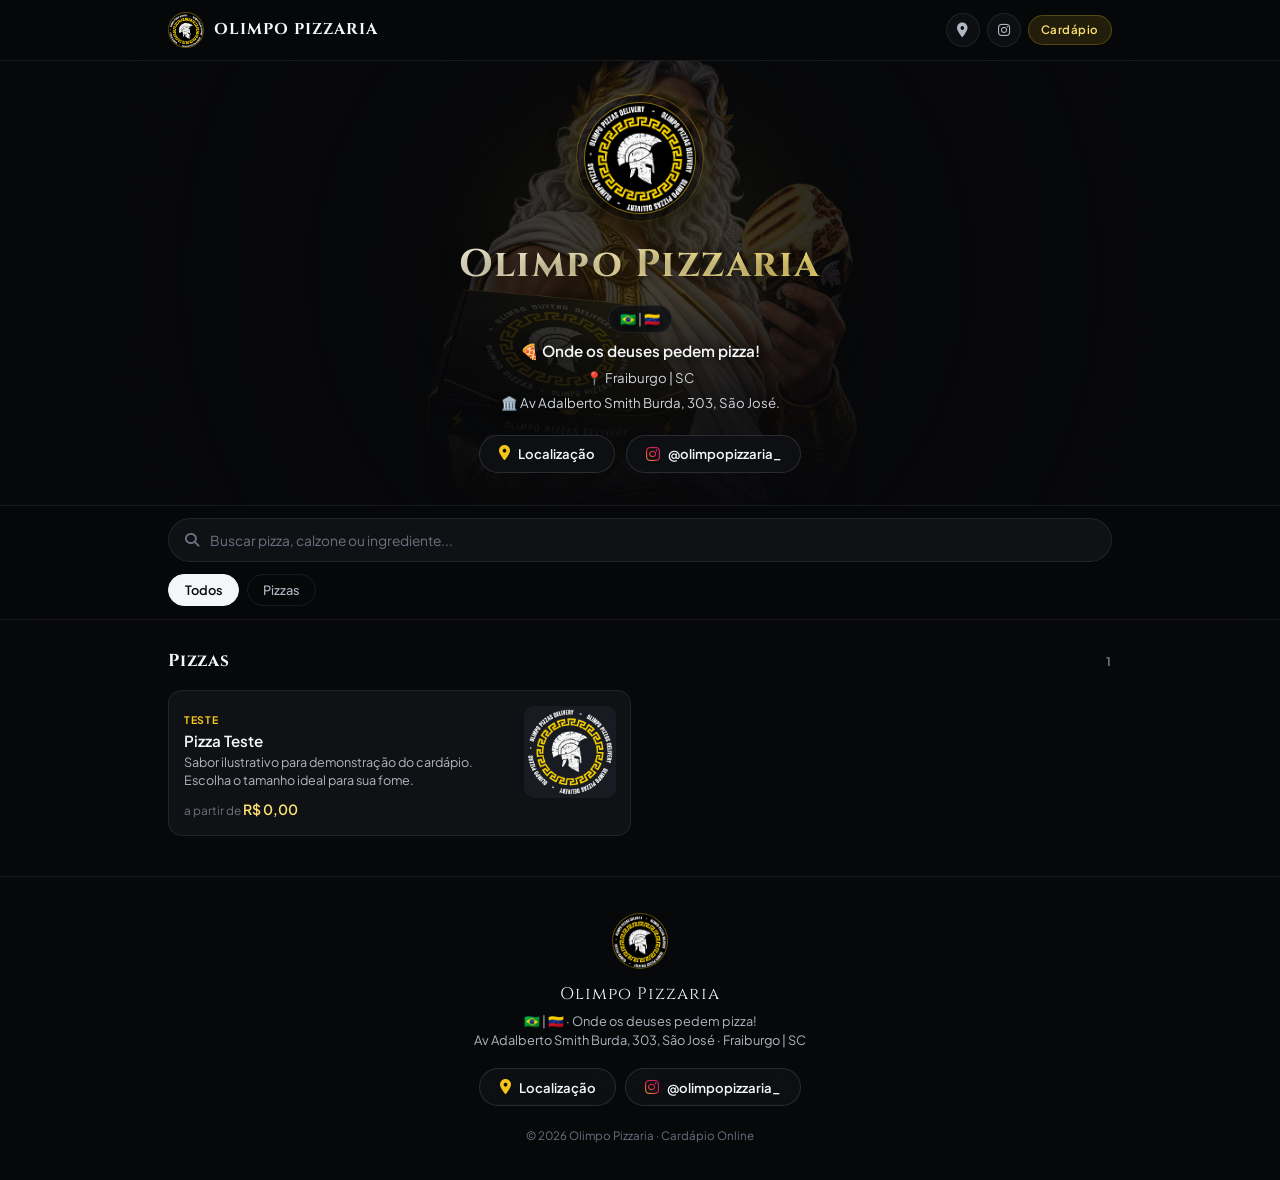
==== index.html @ e5b7066d "Update index.html" ====
<!DOCTYPE html>
<html lang="pt-BR">
<head>
  <meta charset="UTF-8">
  <meta name="viewport" content="width=device-width, initial-scale=1.0, maximum-scale=5.0, viewport-fit=cover">
  <meta name="theme-color" content="#07080A">
  <meta name="apple-mobile-web-app-capable" content="yes">
  <meta name="apple-mobile-web-app-status-bar-style" content="black-translucent">
  <title>Olimpo Pizzaria — Cardápio Online</title>
  <meta name="description" content="Cardápio Online da Olimpo Pizzaria. Onde os deuses pedem pizza! Av Adalberto Smith Burda, 303, São José - Fraiburgo | SC.">

  <link rel="preconnect" href="https://fonts.googleapis.com">
  <link rel="preconnect" href="https://fonts.gstatic.com" crossorigin>
  <link rel="preconnect" href="https://images.unsplash.com" crossorigin>
  <link rel="preload" as="image" href="logo.png" fetchpriority="high">
  <link rel="preload" as="image" href="zeus.png" fetchpriority="high">

  <link rel="icon" type="image/png" href="logo.png">
  <link rel="stylesheet" href="https://fonts.googleapis.com/css2?family=Cinzel:wght@600;700&family=Plus+Jakarta+Sans:wght@400;500;600;700&display=swap">
  <link rel="stylesheet" href="https://cdnjs.cloudflare.com/ajax/libs/font-awesome/6.5.1/css/all.min.css">

  <style>
    :root {
      --bg: #07080A;
      --surface: #0F1115;
      --surface-hover: #15181F;
      --elevated: #181B22;
      --border: rgba(255, 255, 255, 0.08);
      --border-gold: rgba(245, 197, 24, 0.38);

      --gold: #F5C518;
      --gold-soft: #FBE170;
      --ig-gradient: linear-gradient(45deg, #f09433 0%, #e6683c 25%, #dc2743 50%, #cc2366 75%, #bc1888 100%);

      --text: #F5F6F8;
      --text-2: #B0B6C2;
      --text-3: #6B7280;

      --font-display: 'Cinzel', Georgia, serif;
      --font-sans: 'Plus Jakarta Sans', -apple-system, BlinkMacSystemFont, sans-serif;
      --ease: cubic-bezier(0.22, 1, 0.36, 1);
    }

    *, *::before, *::after { margin: 0; padding: 0; box-sizing: border-box; }

    html {
      scroll-behavior: smooth;
      -webkit-tap-highlight-color: transparent;
      -webkit-text-size-adjust: 100%;
    }

    body {
      font-family: var(--font-sans);
      background: var(--bg);
      color: var(--text);
      line-height: 1.5;
      -webkit-font-smoothing: antialiased;
      overflow-x: hidden;
      min-height: 100dvh;
      padding-bottom: env(safe-area-inset-bottom);
    }

    img, svg { display: block; max-width: 100%; }
    button, input { font-family: inherit; color: inherit; border: none; outline: none; background: none; }
    button { cursor: pointer; touch-action: manipulation; }
    a { color: inherit; text-decoration: none; touch-action: manipulation; }

    .container {
      width: 100%;
      max-width: 980px;
      margin: 0 auto;
      padding-left: max(1.15rem, env(safe-area-inset-left));
      padding-right: max(1.15rem, env(safe-area-inset-right));
      position: relative;
      z-index: 2;
    }

    /* 1. HEADER */
    .site-header {
      position: sticky;
      top: 0;
      z-index: 100;
      padding-top: env(safe-area-inset-top);
      background: rgba(7, 8, 10, 0.84);
      backdrop-filter: blur(20px);
      -webkit-backdrop-filter: blur(20px);
      border-bottom: 1px solid var(--border);
    }

    .header-inner {
      height: 60px;
      display: flex;
      align-items: center;
      justify-content: space-between;
      gap: 8px;
    }

    .brand { display: flex; align-items: center; gap: 10px; }

    .header-logo {
      width: 36px;
      height: 36px;
      border-radius: 50%;
      overflow: hidden;
      border: 1px solid var(--border-gold);
      background: #000;
      flex-shrink: 0;
    }
    .header-logo img { width: 36px; height: 36px; object-fit: cover; }

    .brand-title {
      font-family: var(--font-display);
      font-size: 0.98rem;
      font-weight: 700;
      letter-spacing: 0.06em;
      text-transform: uppercase;
    }

    .header-actions { display: flex; align-items: center; gap: 7px; }

    .nav-circle-btn {
      width: 34px;
      height: 34px;
      border-radius: 50%;
      background: rgba(15, 17, 21, 0.85);
      border: 1px solid var(--border);
      display: inline-flex;
      align-items: center;
      justify-content: center;
      font-size: 0.88rem;
      color: var(--text-2);
      transition: transform 0.25s var(--ease), border-color 0.25s ease, color 0.25s ease;
    }

    .nav-circle-btn:hover {
      transform: translateY(-2px);
      border-color: var(--border-gold);
      color: var(--gold);
    }

    .nav-circle-btn:active { transform: scale(0.92); }

    .menu-badge {
      display: inline-flex;
      align-items: center;
      gap: 6px;
      padding: 5px 12px;
      border-radius: 999px;
      font-size: 0.72rem;
      font-weight: 600;
      letter-spacing: 0.04em;
      background: rgba(245, 197, 24, 0.12);
      color: var(--gold-soft);
      border: 1px solid rgba(245, 197, 24, 0.25);
    }

    /* 2. HERO CON ZEUS EN EL FONDO */
    .hero-profile {
      position: relative;
      padding: 2.3rem 0 2rem;
      text-align: center;
      overflow: hidden;
    }

    .zeus-backdrop {
      position: absolute;
      inset: 0;
      display: flex;
      align-items: flex-start;
      justify-content: center;
      pointer-events: none;
      z-index: 0;
      overflow: hidden;
    }

    .zeus-aura {
      position: absolute;
      top: -20px;
      left: 50%;
      transform: translate3d(-50%, 0, 0);
      width: 440px;
      height: 440px;
      border-radius: 50%;
      background: radial-gradient(circle, rgba(245, 197, 24, 0.2) 0%, rgba(245, 197, 24, 0.05) 45%, transparent 72%);
      filter: blur(22px);
      animation: zeusAuraPulse 8s ease-in-out infinite alternate;
    }

    @keyframes zeusAuraPulse {
      0% { opacity: 0.55; transform: translate3d(-50%, 0, 0) scale(0.94); }
      100% { opacity: 1; transform: translate3d(-50%, -8px, 0) scale(1.08); }
    }

    .zeus-figure {
      width: min(440px, 96vw);
      height: auto;
      margin-top: -12px;
      opacity: 0.34;
      filter: contrast(1.06) drop-shadow(0 12px 30px rgba(0, 0, 0, 0.9));
      -webkit-mask-image: linear-gradient(to bottom, rgba(0,0,0,0.95) 45%, rgba(0,0,0,0.35) 78%, transparent 100%);
      mask-image: linear-gradient(to bottom, rgba(0,0,0,0.95) 45%, rgba(0,0,0,0.35) 78%, transparent 100%);
      will-change: transform;
      animation: zeusDivineDrift 11s ease-in-out infinite alternate;
    }

    @keyframes zeusDivineDrift {
      0% { transform: translate3d(0px, 0px, 0) scale(1) rotate(0deg); }
      50% { transform: translate3d(6px, -10px, 0) scale(1.035) rotate(0.6deg); }
      100% { transform: translate3d(-6px, -4px, 0) scale(1.05) rotate(-0.6deg); }
    }

    .zeus-vignette {
      position: absolute;
      inset: 0;
      background: radial-gradient(circle at 50% 48%, rgba(7, 8, 10, 0.32) 0%, rgba(7, 8, 10, 0.88) 85%);
      z-index: 1;
      pointer-events: none;
    }

    .logo-stage {
      position: relative;
      width: 120px;
      height: 120px;
      margin: 0 auto 1.15rem;
      display: flex;
      align-items: center;
      justify-content: center;
      animation: heroLogoIn 0.85s var(--ease) both;
    }

    @keyframes heroLogoIn {
      0% { opacity: 0; transform: translate3d(0, 14px, 0) scale(0.88); }
      100% { opacity: 1; transform: translate3d(0, 0, 0) scale(1); }
    }

    .logo-halo {
      position: absolute;
      inset: -4px;
      border-radius: 50%;
      border: 1px solid rgba(245, 197, 24, 0.4);
      box-shadow: 0 0 28px rgba(245, 197, 24, 0.25);
      animation: haloBreath 4s ease-in-out infinite alternate;
      pointer-events: none;
    }

    @keyframes haloBreath {
      0% { transform: scale(0.98); opacity: 0.65; }
      100% { transform: scale(1.04); opacity: 1; }
    }

    .logo-frame {
      position: relative;
      width: 112px;
      height: 112px;
      border-radius: 50%;
      overflow: hidden;
      background: #000;
      border: 1.5px solid rgba(245, 197, 24, 0.55);
      box-shadow: 0 16px 36px rgba(0, 0, 0, 0.92);
    }

    .logo-frame img { width: 112px; height: 112px; object-fit: cover; transform: scale(1.03); }

    .logo-sheen {
      position: absolute;
      inset: 0;
      background: linear-gradient(115deg, transparent 30%, rgba(255, 255, 255, 0.28) 50%, transparent 70%);
      transform: translate3d(-150%, 0, 0);
      animation: sheenFlow 4.8s ease-in-out 0.6s infinite;
      pointer-events: none;
    }

    @keyframes sheenFlow {
      0%, 55% { transform: translate3d(-150%, 0, 0); }
      100% { transform: translate3d(150%, 0, 0); }
    }

    .store-name {
      font-family: var(--font-display);
      font-size: clamp(1.7rem, 5vw, 2.4rem);
      font-weight: 700;
      letter-spacing: 0.04em;
      margin-bottom: 0.7rem;
      text-shadow: 0 4px 20px rgba(0, 0, 0, 0.85);
      background: linear-gradient(120deg, #FFFFFF 20%, #FBE170 70%, #F5C518 100%);
      -webkit-background-clip: text;
      -webkit-text-fill-color: transparent;
      animation: fadeSlideUp 0.7s var(--ease) 0.08s both;
    }

    .ig-bio-card {
      display: inline-flex;
      flex-direction: column;
      align-items: center;
      gap: 0.32rem;
      font-size: 0.88rem;
      color: var(--text-2);
      margin-bottom: 1.35rem;
      text-shadow: 0 2px 12px rgba(0, 0, 0, 0.9);
      animation: fadeSlideUp 0.7s var(--ease) 0.16s both;
    }

    .bio-flags {
      display: inline-flex;
      align-items: center;
      gap: 6px;
      padding: 3px 11px;
      border-radius: 999px;
      background: rgba(15, 17, 21, 0.78);
      backdrop-filter: blur(8px);
      -webkit-backdrop-filter: blur(8px);
      border: 1px solid var(--border);
      font-size: 0.82rem;
      margin-bottom: 0.15rem;
    }

    .bio-tagline { color: var(--text); font-weight: 600; font-size: 0.95rem; }
    .bio-line { display: inline-flex; align-items: center; gap: 6px; font-size: 0.83rem; color: #D1D5DB; }

    .social-pills-row {
      display: flex;
      align-items: center;
      justify-content: center;
      flex-wrap: wrap;
      gap: 0.65rem;
      animation: fadeSlideUp 0.7s var(--ease) 0.24s both;
    }

    .action-pill {
      display: inline-flex;
      align-items: center;
      gap: 8px;
      padding: 0.6rem 1.2rem;
      border-radius: 999px;
      background: rgba(15, 17, 21, 0.85);
      backdrop-filter: blur(10px);
      -webkit-backdrop-filter: blur(10px);
      border: 1px solid rgba(255, 255, 255, 0.12);
      font-size: 0.82rem;
      font-weight: 600;
      color: var(--text);
      transition: transform 0.25s var(--ease), border-color 0.25s ease, background-color 0.25s ease;
    }

    .action-pill:hover {
      transform: translateY(-2px);
      background: var(--surface-hover);
      border-color: var(--border-gold);
    }

    .action-pill:active { transform: scale(0.95); }

    .action-pill .icon-map { color: var(--gold); font-size: 0.92rem; }
    .action-pill .icon-ig {
      background: var(--ig-gradient);
      -webkit-background-clip: text;
      -webkit-text-fill-color: transparent;
      font-size: 1rem;
    }

    @keyframes fadeSlideUp {
      from { opacity: 0; transform: translate3d(0, 12px, 0); }
      to { opacity: 1; transform: translate3d(0, 0, 0); }
    }

    /* 3. BUSCADOR Y CATEGORÍAS */
    .sticky-bar {
      position: sticky;
      top: calc(60px + env(safe-area-inset-top));
      z-index: 90;
      background: rgba(7, 8, 10, 0.92);
      backdrop-filter: blur(18px);
      -webkit-backdrop-filter: blur(18px);
      padding: 0.75rem 0 0.85rem;
      border-top: 1px solid var(--border);
      border-bottom: 1px solid var(--border);
      margin-bottom: 1.75rem;
    }

    .search-box {
      display: flex;
      align-items: center;
      background: var(--surface);
      border: 1px solid var(--border);
      border-radius: 999px;
      padding: 0 1rem;
      height: 44px;
      margin-bottom: 0.75rem;
    }

    .search-box:focus-within { border-color: var(--border-gold); }
    .search-box i { color: var(--text-3); font-size: 0.88rem; margin-right: 0.65rem; }
    .search-box input { width: 100%; font-size: 16px; color: var(--text); }
    .search-box input::placeholder { color: var(--text-3); font-size: 0.86rem; }

    .search-clear { display: none; color: var(--text-3); padding: 0.35rem; }
    .search-clear.active { display: block; }

    .cats-scroll {
      display: flex;
      gap: 0.5rem;
      overflow-x: auto;
      -webkit-overflow-scrolling: touch;
      scrollbar-width: none;
    }
    .cats-scroll::-webkit-scrollbar { display: none; }

    .cat-btn {
      white-space: nowrap;
      padding: 0.44rem 0.95rem;
      border-radius: 999px;
      font-size: 0.8rem;
      font-weight: 500;
      color: var(--text-2);
      border: 1px solid var(--border);
      transition: all 0.2s var(--ease);
    }

    .cat-btn.active {
      background: var(--text);
      color: var(--bg);
      border-color: var(--text);
      font-weight: 600;
    }

    /* 4. CARDÁPIO */
    .menu-section { margin-bottom: 2.5rem; }

    .section-head {
      font-family: var(--font-display);
      font-size: 1.08rem;
      font-weight: 700;
      letter-spacing: 0.04em;
      margin-bottom: 1rem;
      display: flex;
      align-items: center;
      justify-content: space-between;
    }

    .section-head small { font-family: var(--font-sans); font-size: 0.74rem; color: var(--text-3); }

    .cards-grid {
      display: grid;
      grid-template-columns: 1fr;
      gap: 0.85rem;
    }

    @media (min-width: 700px) {
      .cards-grid { grid-template-columns: repeat(2, 1fr); gap: 1.1rem; }
    }

    .item-card {
      display: flex;
      align-items: stretch;
      justify-content: space-between;
      gap: 0.95rem;
      background: var(--surface);
      border: 1px solid var(--border);
      border-radius: 14px;
      padding: 0.9rem;
      cursor: pointer;
      transition: transform 0.22s var(--ease), background-color 0.2s ease, border-color 0.2s ease;
    }

    .item-card:active { transform: scale(0.98); background: var(--surface-hover); }

    @media (hover: hover) {
      .item-card:hover {
        transform: translateY(-2px);
        background: var(--surface-hover);
        border-color: var(--border-gold);
      }
    }

    .item-info { display: flex; flex-direction: column; justify-content: space-between; flex: 1; min-width: 0; }
    .item-badge { display: inline-block; font-size: 0.65rem; font-weight: 700; text-transform: uppercase; letter-spacing: 0.08em; color: var(--gold); margin-bottom: 0.2rem; }
    .item-title { font-size: 0.95rem; font-weight: 600; margin-bottom: 0.25rem; line-height: 1.3; }
    .item-desc { font-size: 0.79rem; color: var(--text-2); line-height: 1.42; display: -webkit-box; -webkit-line-clamp: 2; -webkit-box-orient: vertical; overflow: hidden; margin-bottom: 0.55rem; }
    .item-price { font-size: 0.88rem; font-weight: 600; color: var(--gold-soft); }
    .item-price small { font-weight: 400; color: var(--text-3); font-size: 0.74rem; }

    .item-thumb { width: 92px; height: 92px; border-radius: 10px; overflow: hidden; flex-shrink: 0; background: var(--elevated); }
    .item-thumb img { width: 92px; height: 92px; object-fit: cover; }

    /* 5. MODAIS */
    .modal-backdrop {
      position: fixed;
      inset: 0;
      background: rgba(0, 0, 0, 0.82);
      backdrop-filter: blur(12px);
      -webkit-backdrop-filter: blur(12px);
      z-index: 200;
      display: flex;
      align-items: flex-end;
      justify-content: center;
      opacity: 0;
      visibility: hidden;
      transition: opacity 0.25s ease, visibility 0.25s ease;
    }

    .modal-backdrop.active { opacity: 1; visibility: visible; }

    .modal-sheet {
      position: relative;
      width: 100%;
      max-width: 460px;
      max-height: 90dvh;
      background: var(--surface);
      border: 1px solid rgba(255, 255, 255, 0.1);
      border-radius: 24px 24px 0 0;
      overflow-y: auto;
      padding-bottom: env(safe-area-inset-bottom);
      transform: translate3d(0, 34px, 0);
      transition: transform 0.32s var(--ease);
    }

    .modal-backdrop.active .modal-sheet { transform: translate3d(0, 0, 0); }

    @media (min-width: 640px) {
      .modal-backdrop { align-items: center; padding: 1.5rem; }
      .modal-sheet { border-radius: 24px; }
    }

    .modal-handle {
      width: 38px;
      height: 4px;
      border-radius: 99px;
      background: rgba(255, 255, 255, 0.16);
      margin: 10px auto 0;
    }

    .modal-close {
      position: absolute;
      top: 14px;
      right: 14px;
      z-index: 10;
      width: 34px;
      height: 34px;
      border-radius: 50%;
      background: rgba(7, 8, 10, 0.8);
      color: #fff;
      display: flex;
      align-items: center;
      justify-content: center;
      border: 1px solid var(--border);
    }

    .modal-photo { width: 100%; height: 210px; background: var(--elevated); }
    .modal-photo img { width: 100%; height: 100%; object-fit: cover; }
    .modal-body { padding: 1.35rem; }

    .modal-tag { font-size: 0.7rem; font-weight: 600; text-transform: uppercase; letter-spacing: 0.1em; color: var(--gold); }
    .modal-name { font-family: var(--font-display); font-size: 1.25rem; margin: 0.2rem 0 0.5rem; }
    .modal-text { font-size: 0.85rem; color: var(--text-2); line-height: 1.55; margin-bottom: 1.2rem; }

    .size-list { display: flex; flex-direction: column; gap: 0.5rem; }
    .size-item {
      display: flex;
      align-items: center;
      justify-content: space-between;
      padding: 0.65rem 0.9rem;
      background: var(--elevated);
      border-radius: 10px;
      border: 1px solid var(--border);
      font-size: 0.86rem;
    }
    .size-item strong { color: var(--text); }
    .size-item small { color: var(--text-3); margin-left: 4px; }
    .size-item .val { font-weight: 700; color: var(--gold-soft); }

    .btn-primary-gold {
      width: 100%;
      padding: 0.92rem;
      border-radius: 14px;
      background: var(--gold);
      color: #07080A;
      font-weight: 700;
      font-size: 0.92rem;
      display: flex;
      align-items: center;
      justify-content: center;
      gap: 8px;
    }

    .btn-primary-ig {
      width: 100%;
      padding: 0.92rem;
      border-radius: 14px;
      background: var(--ig-gradient);
      color: #FFFFFF;
      font-weight: 700;
      font-size: 0.92rem;
      display: flex;
      align-items: center;
      justify-content: center;
      gap: 8px;
      box-shadow: 0 8px 24px rgba(220, 39, 67, 0.3);
    }

    .btn-secondary-ghost {
      width: 100%;
      padding: 0.75rem;
      border-radius: 12px;
      background: var(--elevated);
      border: 1px solid var(--border);
      color: var(--text);
      font-size: 0.84rem;
      font-weight: 600;
      display: flex;
      align-items: center;
      justify-content: center;
      gap: 8px;
      margin-bottom: 0.65rem;
    }

    .ig-embed-frame {
      width: 100%;
      height: 310px;
      border-radius: 14px;
      overflow: hidden;
      background: #ffffff;
      border: 1px solid var(--border);
      margin-bottom: 1rem;
    }

    /* 6. FOOTER */
    .site-footer {
      margin-top: 2.5rem;
      padding: 2.25rem 0;
      border-top: 1px solid var(--border);
      text-align: center;
    }

    .footer-logo {
      width: 56px;
      height: 56px;
      border-radius: 50%;
      overflow: hidden;
      border: 1px solid var(--border-gold);
      background: #000;
      margin: 0 auto 0.85rem;
    }
    .footer-logo img { width: 56px; height: 56px; object-fit: cover; }

    .footer-brand { font-family: var(--font-display); font-size: 1.05rem; letter-spacing: 0.06em; margin-bottom: 0.3rem; }
    .footer-sub { font-size: 0.8rem; color: var(--text-2); margin-bottom: 1.1rem; }

    .footer-links {
      display: flex;
      justify-content: center;
      flex-wrap: wrap;
      gap: 0.6rem;
      margin-bottom: 1.3rem;
    }

    .footer-copy { font-size: 0.72rem; color: var(--text-3); }
  </style>
</head>
<body>

  <!-- 1. HEADER -->
  <header class="site-header">
    <div class="container">
      <div class="header-inner">
        <a href="index.html" class="brand">
          <div class="header-logo">
            <img src="logo.png" alt="Olimpo Pizzaria" width="36" height="36" decoding="sync">
          </div>
          <span class="brand-title">Olimpo Pizzaria</span>
        </a>

        <div class="header-actions">
          <button type="button" class="nav-circle-btn" id="btnOpenMapTop" title="Ver Localização">
            <i class="fa-solid fa-location-dot"></i>
          </button>

          <button type="button" class="nav-circle-btn" id="btnOpenIgTop" title="Ver Instagram">
            <i class="fa-brands fa-instagram"></i>
          </button>

          <span class="menu-badge">Cardápio</span>
        </div>
      </div>
    </div>
  </header>

  <!-- 2. HERO CON ZEUS EN EL FONDO -->
  <section class="hero-profile">
    <div class="zeus-backdrop" aria-hidden="true">
      <div class="zeus-aura"></div>
      <img src="zeus.png" alt="" class="zeus-figure" fetchpriority="high" decoding="async">
      <div class="zeus-vignette"></div>
    </div>

    <div class="container">
      <div class="logo-stage">
        <div class="logo-halo" aria-hidden="true"></div>
        <div class="logo-frame">
          <img src="logo.png" alt="Olimpo Pizzaria" width="112" height="112" fetchpriority="high" decoding="sync">
          <div class="logo-sheen" aria-hidden="true"></div>
        </div>
      </div>

      <h1 class="store-name">Olimpo Pizzaria</h1>

      <div class="ig-bio-card">
        <div class="bio-flags">🇧🇷 | 🇻🇪</div>
        <p class="bio-tagline">🍕 Onde os deuses pedem pizza!</p>
        <p class="bio-line">📍 Fraiburgo | SC</p>
        <p class="bio-line">🏛️ Av Adalberto Smith Burda, 303, São José.</p>
      </div>

      <div class="social-pills-row">
        <button type="button" class="action-pill" id="btnOpenMapHero">
          <i class="fa-solid fa-location-dot icon-map"></i>
          <span>Localização</span>
        </button>

        <button type="button" class="action-pill" id="btnOpenIgHero">
          <i class="fa-brands fa-instagram icon-ig"></i>
          <span>@olimpopizzaria_</span>
        </button>
      </div>
    </div>
  </section>

  <!-- 3. BUSCADOR Y CATEGORÍAS -->
  <div class="sticky-bar">
    <div class="container">
      <div class="search-box">
        <i class="fa-solid fa-magnifying-glass"></i>
        <input type="search" id="searchInput" placeholder="Buscar pizza, calzone ou ingrediente..." autocomplete="off">
        <button type="button" class="search-clear" id="searchClearBtn" aria-label="Limpar">
          <i class="fa-solid fa-xmark"></i>
        </button>
      </div>

      <nav class="cats-scroll" id="categoriesBar" aria-label="Categorias"></nav>
    </div>
  </div>

  <!-- 4. LISTADO DEL CARDÁPIO -->
  <main class="container">
    <div id="productsContainer"></div>
  </main>

  <!-- 5. MODAL DE DETALLE DEL PRODUCTO -->
  <div class="modal-backdrop" id="productModalOverlay">
    <div class="modal-sheet">
      <div class="modal-handle"></div>
      <button type="button" class="modal-close" id="btnCloseModal" aria-label="Fechar">
        <i class="fa-solid fa-xmark"></i>
      </button>

      <div class="modal-photo">
        <img src="" alt="" id="modalProductImage">
      </div>

      <div class="modal-body">
        <span class="modal-tag" id="modalProductCategory">Pizzas</span>
        <h2 class="modal-name" id="modalProductName">Nome</h2>
        <p class="modal-text" id="modalProductDescription"></p>

        <div id="modalSizesContainer">
          <div class="size-list" id="modalSizesGrid"></div>
        </div>

        <div id="modalFixedPriceContainer" style="display:none;">
          <div class="size-item">
            <strong>Valor</strong>
            <span class="val" id="modalFixedPriceValue">R$ 0,00</span>
          </div>
        </div>
      </div>
    </div>
  </div>

  <!-- 6. MODAL PREVIA DE UBICACIÓN -->
  <div class="modal-backdrop" id="mapModalOverlay">
    <div class="modal-sheet">
      <div class="modal-handle"></div>
      <button type="button" class="modal-close" id="btnCloseMapModal" aria-label="Fechar">
        <i class="fa-solid fa-xmark"></i>
      </button>

      <div class="modal-body">
        <span class="modal-tag">Localização Exata</span>
        <h2 class="modal-name">Olimpo Pizzaria</h2>
        <p class="modal-text" style="margin-bottom: 0.9rem;">
          🏛️ Av Adalberto Smith Burda, 303, São José<br>
          📍 Fraiburgo | SC — CEP 89580-000
        </p>

        <div style="border-radius: 14px; overflow: hidden; border: 1px solid var(--border); margin-bottom: 1rem; height: 220px; background: var(--elevated);">
          <iframe
            title="Mapa Olimpo Pizzaria Fraiburgo"
            width="100%"
            height="220"
            style="border:0;"
            loading="lazy"
            referrerpolicy="no-referrer-when-downgrade"
            src="https://maps.google.com/maps?q=Av%20Adalberto%20Smith%20Burda,%20303,%20Sao%20Jose,%20Fraiburgo%20-%20SC&t=&z=16&ie=UTF8&iwloc=&output=embed">
          </iframe>
        </div>

        <button type="button" class="btn-secondary-ghost" id="btnCopyAddress">
          <i class="fa-regular fa-copy"></i>
          <span id="copyAddressLabel">Copiar Endereço</span>
        </button>

        <a href="https://www.google.com/maps/search/?api=1&query=Av+Adalberto+Smith+Burda+303+Sao+Jose+Fraiburgo+SC" target="_blank" rel="noopener" class="btn-primary-gold">
          <i class="fa-solid fa-diamond-turn-right"></i>
          <span>Abrir no Google Maps</span>
        </a>
      </div>
    </div>
  </div>

  <!-- 7. MODAL PREVIA DE INSTAGRAM -->
  <div class="modal-backdrop" id="igModalOverlay">
    <div class="modal-sheet">
      <div class="modal-handle"></div>
      <button type="button" class="modal-close" id="btnCloseIgModal" aria-label="Fechar">
        <i class="fa-solid fa-xmark"></i>
      </button>

      <div class="modal-body">
        <span class="modal-tag">Instagram Oficial</span>
        <h2 class="modal-name">@olimpopizzaria_</h2>
        <p class="modal-text" style="margin-bottom: 0.9rem;">
          🇧🇷 | 🇻🇪 Onde os deuses pedem pizza!
        </p>

        <div class="ig-embed-frame">
          <iframe
            title="Instagram Olimpo Pizzaria"
            src="https://www.instagram.com/olimpopizzaria_/embed/"
            width="100%"
            height="310"
            frameborder="0"
            scrolling="no"
            allowtransparency="true">
          </iframe>
        </div>

        <a href="https://www.instagram.com/olimpopizzaria_/" target="_blank" rel="noopener" class="btn-primary-ig">
          <i class="fa-brands fa-instagram" style="font-size: 1.1rem;"></i>
          <span>Abrir no Instagram</span>
        </a>
      </div>
    </div>
  </div>

  <!-- 8. FOOTER -->
  <footer class="site-footer">
    <div class="container">
      <div class="footer-logo">
        <img src="logo.png" alt="Olimpo Pizzaria" width="56" height="56" loading="lazy">
      </div>
      <div class="footer-brand">Olimpo Pizzaria</div>
      <p class="footer-sub">🇧🇷 | 🇻🇪 · Onde os deuses pedem pizza!<br>Av Adalberto Smith Burda, 303, São José · Fraiburgo | SC</p>

      <div class="footer-links">
        <button type="button" class="action-pill" id="btnOpenMapFooter">
          <i class="fa-solid fa-location-dot icon-map"></i>
          <span>Localização</span>
        </button>

        <button type="button" class="action-pill" id="btnOpenIgFooter">
          <i class="fa-brands fa-instagram icon-ig"></i>
          <span>@olimpopizzaria_</span>
        </button>
      </div>

      <p class="footer-copy">
        &copy; <span id="currentYear"></span> Olimpo Pizzaria · Cardápio Online
      </p>
    </div>
  </footer>

  <!-- Script integrado: una sola Pizza Teste con precios en R$ 0,00 -->
  <script>
    (function () {
      const MENU_DATA = {
        categorias: [
          { id: "pizzas", nome: "Pizzas" }
        ],
        produtos: [
          {
            id: "pizza-teste",
            nome: "Pizza Teste",
            categoria: "pizzas",
            descricao: "Sabor ilustrativo para demonstração do cardápio. Escolha o tamanho ideal para sua fome.",
            imagem: "https://images.unsplash.com/photo-1628840042765-356cda07504e?auto=format&fit=crop&w=260&q=72",
            destaque: "Teste",
            precos: {
              broto: 0.00,
              pequena: 0.00,
              media: 0.00,
              grande: 0.00
            }
          }
        ]
      };

      const TAMANHOS = {
        broto:   { nome: "Broto",   info: "25cm · 1 sabor" },
        pequena: { nome: "Pequena", info: "30cm · até 2 sabores" },
        media:   { nome: "Média",   info: "35cm · até 3 sabores" },
        grande:  { nome: "Grande",  info: "40cm · até 4 sabores" }
      };

      let categoriaAtiva = "todas";
      let termoBusca = "";

      const fmt = (v) => (Number(v) || 0).toLocaleString("pt-BR", { style: "currency", currency: "BRL" });

      function init() {
        const yearEl = document.getElementById("currentYear");
        if (yearEl) yearEl.textContent = new Date().getFullYear();

        renderCategorias();
        renderProdutos();
        bindEvents();
      }

      function renderCategorias() {
        const bar = document.getElementById("categoriesBar");
        if (!bar) return;

        bar.innerHTML = [
          `<button type="button" class="cat-btn ${categoriaAtiva === "todas" ? "active" : ""}" data-cat="todas">Todos</button>`,
          ...MENU_DATA.categorias.map(c =>
            `<button type="button" class="cat-btn ${categoriaAtiva === c.id ? "active" : ""}" data-cat="${c.id}">${c.nome}</button>`
          )
        ].join("");

        bar.querySelectorAll(".cat-btn").forEach(btn => {
          btn.addEventListener("click", () => {
            categoriaAtiva = btn.getAttribute("data-cat");
            renderCategorias();
            renderProdutos();
            btn.scrollIntoView({ behavior: "smooth", inline: "center", block: "nearest" });
          });
        });
      }

      function renderProdutos() {
        const box = document.getElementById("productsContainer");
        if (!box) return;

        const filtrados = MENU_DATA.produtos.filter(p => {
          if (categoriaAtiva !== "todas" && p.categoria !== categoriaAtiva) return false;
          if (termoBusca.trim()) {
            const q = termoBusca.toLowerCase();
            return p.nome.toLowerCase().includes(q) || (p.descricao || "").toLowerCase().includes(q);
          }
          return true;
        });

        if (!filtrados.length) {
          box.innerHTML = `<p style="text-align:center;padding:3rem 1rem;color:var(--text-2);">Nenhum item encontrado para "${termoBusca}".</p>`;
          return;
        }

        if (categoriaAtiva === "todas" && !termoBusca.trim()) {
          box.innerHTML = MENU_DATA.categorias.map(cat => {
            const itens = filtrados.filter(p => p.categoria === cat.id);
            if (!itens.length) return "";
            return `
              <section class="menu-section">
                <h2 class="section-head"><span>${cat.nome}</span><small>${itens.length}</small></h2>
                <div class="cards-grid">${itens.map(cardHTML).join("")}</div>
              </section>
            `;
          }).join("");
        } else {
          box.innerHTML = `
            <section class="menu-section">
              <div class="cards-grid">${filtrados.map(cardHTML).join("")}</div>
            </section>
          `;
        }

        box.querySelectorAll(".item-card").forEach(card => {
          card.addEventListener("click", () => {
            const prod = MENU_DATA.produtos.find(p => p.id === card.getAttribute("data-id"));
            if (prod) abrirProduto(prod);
          });
        });
      }

      function cardHTML(p) {
        const preco = p.precos
          ? `<small>a partir de</small> ${fmt(Math.min(...Object.values(p.precos)))}`
          : fmt(p.precoFixo);

        return `
          <article class="item-card" data-id="${p.id}">
            <div class="item-info">
              <div>
                ${p.destaque ? `<span class="item-badge">${p.destaque}</span>` : ""}
                <h3 class="item-title">${p.nome}</h3>
                <p class="item-desc">${p.descricao || ""}</p>
              </div>
              <div class="item-price">${preco}</div>
            </div>
            <div class="item-thumb">
              <img src="${p.imagem}" alt="${p.nome}" width="92" height="92" decoding="async" onerror="this.src='logo.png'">
            </div>
          </article>
        `;
      }

      function abrirProduto(p) {
        const cat = MENU_DATA.categorias.find(c => c.id === p.categoria);
        document.getElementById("modalProductCategory").textContent = cat ? cat.nome : "Cardápio";
        document.getElementById("modalProductName").textContent = p.nome;
        document.getElementById("modalProductDescription").textContent = p.descricao || "";
        document.getElementById("modalProductImage").src = p.imagem.replace("w=260", "w=540");

        const sizesBox = document.getElementById("modalSizesContainer");
        const fixedBox = document.getElementById("modalFixedPriceContainer");

        if (p.precos) {
          sizesBox.style.display = "block";
          fixedBox.style.display = "none";
          document.getElementById("modalSizesGrid").innerHTML = Object.keys(p.precos).map(k => {
            const t = TAMANHOS[k] || { nome: k, info: "" };
            return `<div class="size-item"><span><strong>${t.nome}</strong><small>${t.info}</small></span><span class="val">${fmt(p.precos[k])}</span></div>`;
          }).join("");
        } else {
          sizesBox.style.display = "none";
          fixedBox.style.display = "block";
          document.getElementById("modalFixedPriceValue").textContent = fmt(p.precoFixo);
        }

        openModal("productModalOverlay");
      }

      function openModal(id) {
        const el = document.getElementById(id);
        if (!el) return;
        el.classList.add("active");
        document.body.style.overflow = "hidden";
      }

      function closeModal(id) {
        const el = document.getElementById(id);
        if (!el) return;
        el.classList.remove("active");
        document.body.style.overflow = "";
      }

      function bindEvents() {
        const search = document.getElementById("searchInput");
        const clear = document.getElementById("searchClearBtn");

        if (search) {
          search.addEventListener("input", (e) => {
            termoBusca = e.target.value;
            if (clear) clear.classList.toggle("active", termoBusca.length > 0);
            renderProdutos();
          });
        }

        if (clear) {
          clear.addEventListener("click", () => {
            search.value = "";
            termoBusca = "";
            clear.classList.remove("active");
            renderProdutos();
          });
        }

        document.getElementById("btnCloseModal")?.addEventListener("click", () => closeModal("productModalOverlay"));
        document.getElementById("productModalOverlay")?.addEventListener("click", (e) => {
          if (e.target.id === "productModalOverlay") closeModal("productModalOverlay");
        });

        ["btnOpenMapTop", "btnOpenMapHero", "btnOpenMapFooter"].forEach(btnId => {
          document.getElementById(btnId)?.addEventListener("click", () => openModal("mapModalOverlay"));
        });
        document.getElementById("btnCloseMapModal")?.addEventListener("click", () => closeModal("mapModalOverlay"));
        document.getElementById("mapModalOverlay")?.addEventListener("click", (e) => {
          if (e.target.id === "mapModalOverlay") closeModal("mapModalOverlay");
        });

        document.getElementById("btnCopyAddress")?.addEventListener("click", () => {
          const addr = "Av Adalberto Smith Burda, 303, São José - Fraiburgo, SC";
          const label = document.getElementById("copyAddressLabel");
          if (navigator.clipboard && navigator.clipboard.writeText) {
            navigator.clipboard.writeText(addr).then(() => {
              if (label) label.textContent = "Endereço Copiado!";
              setTimeout(() => { if (label) label.textContent = "Copiar Endereço"; }, 2200);
            });
          }
        });

        ["btnOpenIgTop", "btnOpenIgHero", "btnOpenIgFooter"].forEach(btnId => {
          document.getElementById(btnId)?.addEventListener("click", () => openModal("igModalOverlay"));
        });
        document.getElementById("btnCloseIgModal")?.addEventListener("click", () => closeModal("igModalOverlay"));
        document.getElementById("igModalOverlay")?.addEventListener("click", (e) => {
          if (e.target.id === "igModalOverlay") closeModal("igModalOverlay");
        });
      }

      if (document.readyState === "loading") {
        document.addEventListener("DOMContentLoaded", init);
      } else {
        init();
      }
    })();
  </script>
</body>
</html>
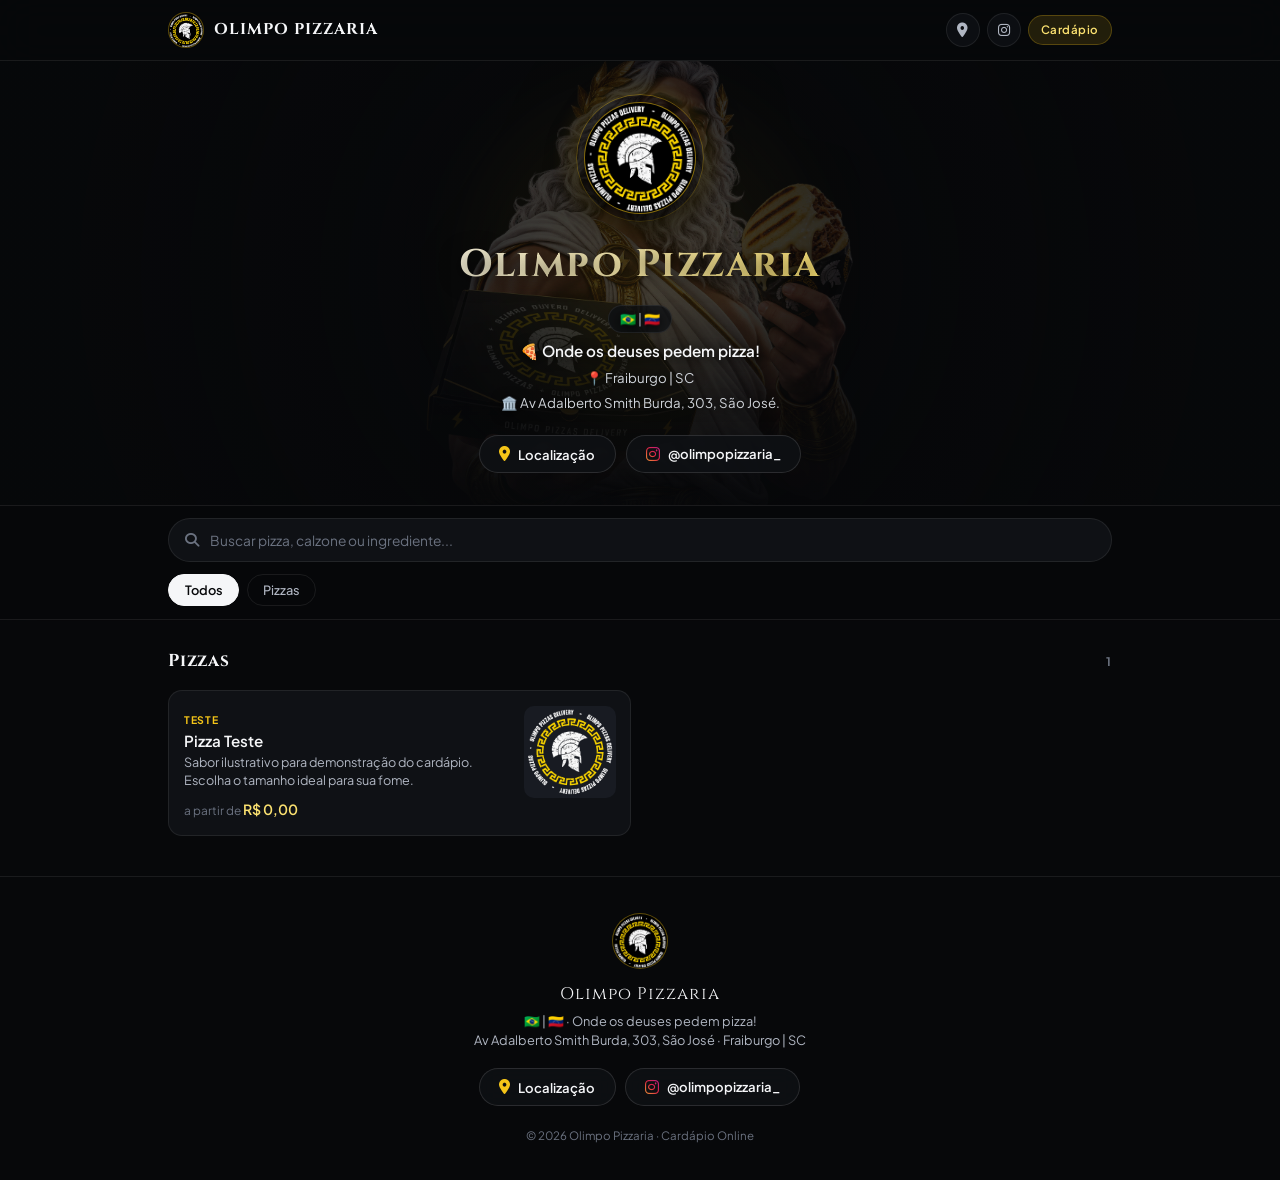
==== commit ddd524a4: "Update index.html" ====
--- a/index.html
+++ b/index.html
@@ -6,8 +6,31 @@
   <meta name="theme-color" content="#07080A">
   <meta name="apple-mobile-web-app-capable" content="yes">
   <meta name="apple-mobile-web-app-status-bar-style" content="black-translucent">
-  <title>Olimpo Pizzaria — Cardápio Online</title>
-  <meta name="description" content="Cardápio Online da Olimpo Pizzaria. Onde os deuses pedem pizza! Av Adalberto Smith Burda, 303, São José - Fraiburgo | SC.">
+
+  <title>Olimpo Pizzaria — Cardápio Digital</title>
+  <meta name="description" content="🍕 Onde os deuses pedem pizza! 📍 Fraiburgo | SC — Av Adalberto Smith Burda, 303, São José.">
+
+  <!-- Vista previa oficial para WhatsApp, Instagram y Telegram -->
+  <meta itemprop="name" content="Olimpo Pizzaria — Cardápio Digital">
+  <meta itemprop="description" content="🍕 Onde os deuses pedem pizza! 📍 Fraiburgo | SC">
+  <meta itemprop="image" content="https://ix-xixsystems.github.io/olimpo/banner.jpg">
+
+  <meta property="og:type" content="website">
+  <meta property="og:site_name" content="Olimpo Pizzaria">
+  <meta property="og:title" content="Olimpo Pizzaria — Cardápio Digital">
+  <meta property="og:description" content="🍕 Onde os deuses pedem pizza! 📍 Fraiburgo | SC — Av Adalberto Smith Burda, 303, São José.">
+  <meta property="og:url" content="https://ix-xixsystems.github.io/olimpo/">
+  <meta property="og:image" content="https://ix-xixsystems.github.io/olimpo/banner.jpg">
+  <meta property="og:image:secure_url" content="https://ix-xixsystems.github.io/olimpo/banner.jpg">
+  <meta property="og:image:type" content="image/jpeg">
+  <meta property="og:image:width" content="1200">
+  <meta property="og:image:height" content="675">
+
+  <!-- Twitter / X Card -->
+  <meta name="twitter:card" content="summary_large_image">
+  <meta name="twitter:title" content="Olimpo Pizzaria — Cardápio Digital">
+  <meta name="twitter:description" content="🍕 Onde os deuses pedem pizza! 📍 Fraiburgo | SC">
+  <meta name="twitter:image" content="https://ix-xixsystems.github.io/olimpo/banner.jpg">
 
   <link rel="preconnect" href="https://fonts.googleapis.com">
   <link rel="preconnect" href="https://fonts.gstatic.com" crossorigin>
@@ -878,7 +901,6 @@
     </div>
   </footer>
 
-  <!-- Script integrado: una sola Pizza Teste con precios en R$ 0,00 -->
   <script>
     (function () {
       const MENU_DATA = {
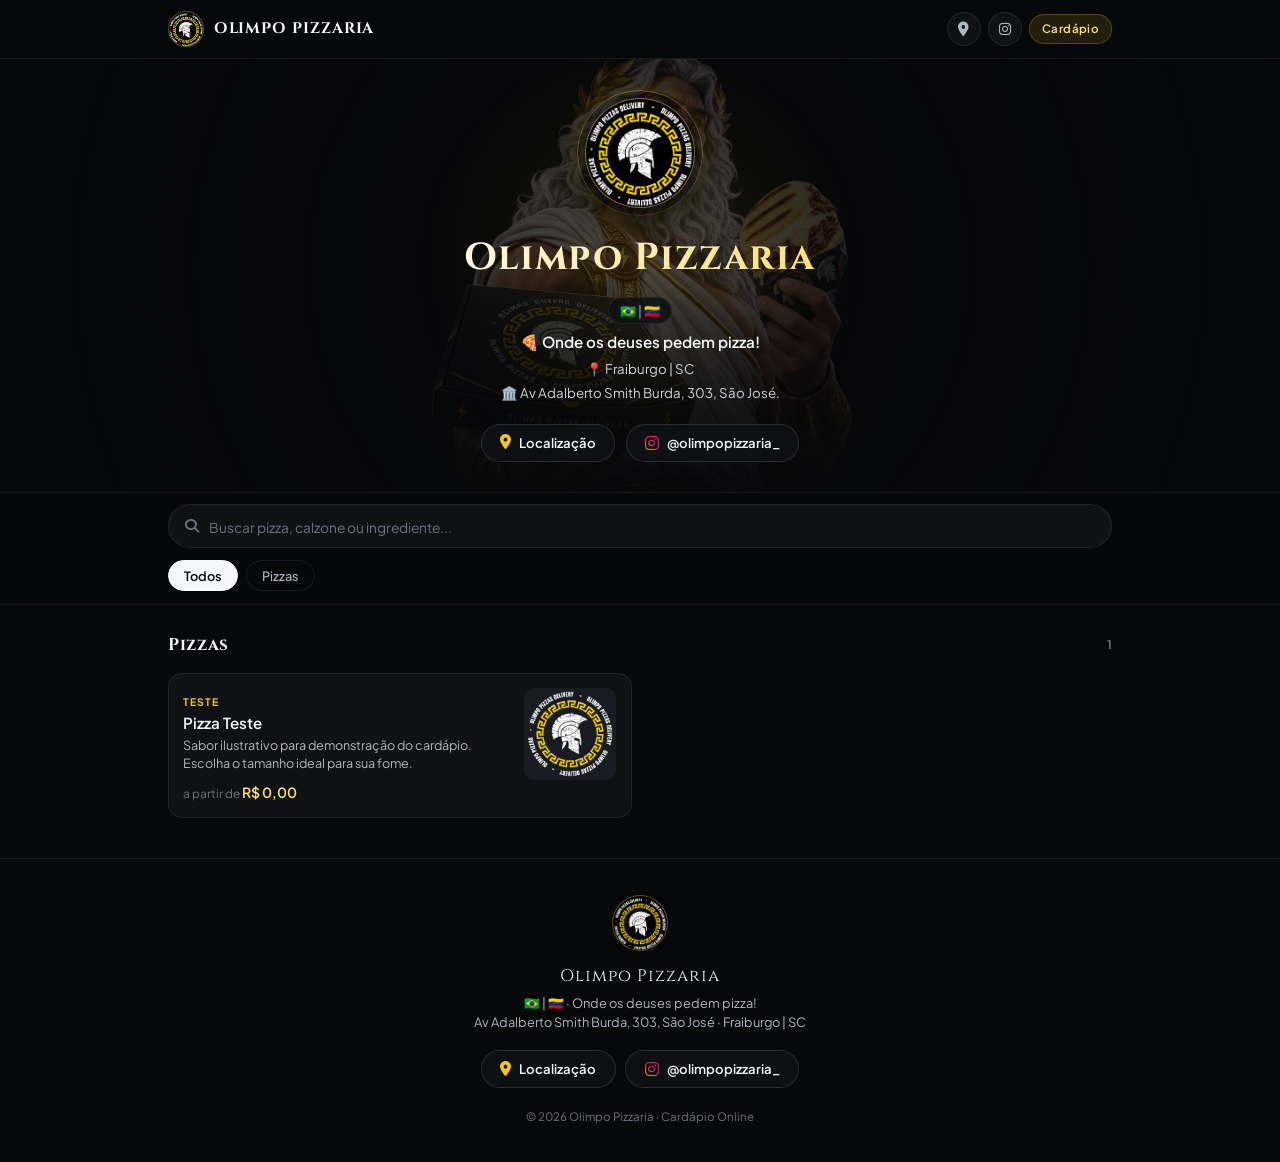
==== commit ac471e95: "Update index.html" ====
--- a/index.html
+++ b/index.html
@@ -6,6 +6,7 @@
   <meta name="theme-color" content="#07080A">
   <meta name="apple-mobile-web-app-capable" content="yes">
   <meta name="apple-mobile-web-app-status-bar-style" content="black-translucent">
+  <meta name="format-detection" content="telephone=no">
 
   <title>Olimpo Pizzaria — Cardápio Digital</title>
   <meta name="description" content="🍕 Onde os deuses pedem pizza! 📍 Fraiburgo | SC — Av Adalberto Smith Burda, 303, São José.">
@@ -26,7 +27,6 @@
   <meta property="og:image:width" content="1200">
   <meta property="og:image:height" content="675">
 
-  <!-- Twitter / X Card -->
   <meta name="twitter:card" content="summary_large_image">
   <meta name="twitter:title" content="Olimpo Pizzaria — Cardápio Digital">
   <meta name="twitter:description" content="🍕 Onde os deuses pedem pizza! 📍 Fraiburgo | SC">
@@ -39,8 +39,14 @@
   <link rel="preload" as="image" href="zeus.png" fetchpriority="high">
 
   <link rel="icon" type="image/png" href="logo.png">
-  <link rel="stylesheet" href="https://fonts.googleapis.com/css2?family=Cinzel:wght@600;700&family=Plus+Jakarta+Sans:wght@400;500;600;700&display=swap">
-  <link rel="stylesheet" href="https://cdnjs.cloudflare.com/ajax/libs/font-awesome/6.5.1/css/all.min.css">
+
+  <!-- Carga no bloqueante de fuentes e iconos -->
+  <link rel="preload" as="style" href="https://fonts.googleapis.com/css2?family=Cinzel:wght@600;700&family=Plus+Jakarta+Sans:wght@400;500;600;700&display=swap" onload="this.onload=null;this.rel='stylesheet'">
+  <link rel="preload" as="style" href="https://cdnjs.cloudflare.com/ajax/libs/font-awesome/6.5.1/css/all.min.css" onload="this.onload=null;this.rel='stylesheet'">
+  <noscript>
+    <link rel="stylesheet" href="https://fonts.googleapis.com/css2?family=Cinzel:wght@600;700&family=Plus+Jakarta+Sans:wght@400;500;600;700&display=swap">
+    <link rel="stylesheet" href="https://cdnjs.cloudflare.com/ajax/libs/font-awesome/6.5.1/css/all.min.css">
+  </noscript>
 
   <style>
     :root {
@@ -60,16 +66,21 @@
       --text-3: #6B7280;
 
       --font-display: 'Cinzel', Georgia, serif;
-      --font-sans: 'Plus Jakarta Sans', -apple-system, BlinkMacSystemFont, sans-serif;
+      --font-sans: 'Plus Jakarta Sans', -apple-system, BlinkMacSystemFont, 'SF Pro Text', sans-serif;
       --ease: cubic-bezier(0.22, 1, 0.36, 1);
     }
 
-    *, *::before, *::after { margin: 0; padding: 0; box-sizing: border-box; }
+    *, *::before, *::after {
+      margin: 0;
+      padding: 0;
+      box-sizing: border-box;
+    }
 
     html {
       scroll-behavior: smooth;
       -webkit-tap-highlight-color: transparent;
       -webkit-text-size-adjust: 100%;
+      background: var(--bg);
     }
 
     body {
@@ -78,40 +89,46 @@
       color: var(--text);
       line-height: 1.5;
       -webkit-font-smoothing: antialiased;
+      -moz-osx-font-smoothing: grayscale;
+      text-rendering: optimizeSpeed;
       overflow-x: hidden;
+      overscroll-behavior-y: none;
       min-height: 100dvh;
       padding-bottom: env(safe-area-inset-bottom);
     }
 
     img, svg { display: block; max-width: 100%; }
     button, input { font-family: inherit; color: inherit; border: none; outline: none; background: none; }
-    button { cursor: pointer; touch-action: manipulation; }
+    button { cursor: pointer; touch-action: manipulation; -webkit-user-select: none; user-select: none; }
     a { color: inherit; text-decoration: none; touch-action: manipulation; }
 
     .container {
       width: 100%;
       max-width: 980px;
       margin: 0 auto;
-      padding-left: max(1.15rem, env(safe-area-inset-left));
-      padding-right: max(1.15rem, env(safe-area-inset-right));
+      padding-left: max(1.1rem, env(safe-area-inset-left));
+      padding-right: max(1.1rem, env(safe-area-inset-right));
       position: relative;
       z-index: 2;
     }
 
-    /* 1. HEADER */
+    /* =========================================
+       1. HEADER ACELERADO POR HARDWARE
+       ========================================= */
     .site-header {
       position: sticky;
       top: 0;
       z-index: 100;
       padding-top: env(safe-area-inset-top);
-      background: rgba(7, 8, 10, 0.84);
-      backdrop-filter: blur(20px);
-      -webkit-backdrop-filter: blur(20px);
+      background: rgba(7, 8, 10, 0.88);
+      backdrop-filter: blur(14px);
+      -webkit-backdrop-filter: blur(14px);
       border-bottom: 1px solid var(--border);
+      transform: translateZ(0);
     }
 
     .header-inner {
-      height: 60px;
+      height: 58px;
       display: flex;
       align-items: center;
       justify-content: space-between;
@@ -133,7 +150,7 @@
 
     .brand-title {
       font-family: var(--font-display);
-      font-size: 0.98rem;
+      font-size: 0.96rem;
       font-weight: 700;
       letter-spacing: 0.06em;
       text-transform: uppercase;
@@ -145,28 +162,29 @@
       width: 34px;
       height: 34px;
       border-radius: 50%;
-      background: rgba(15, 17, 21, 0.85);
+      background: var(--surface);
       border: 1px solid var(--border);
       display: inline-flex;
       align-items: center;
       justify-content: center;
       font-size: 0.88rem;
       color: var(--text-2);
-      transition: transform 0.25s var(--ease), border-color 0.25s ease, color 0.25s ease;
-    }
-
-    .nav-circle-btn:hover {
-      transform: translateY(-2px);
-      border-color: var(--border-gold);
-      color: var(--gold);
-    }
-
-    .nav-circle-btn:active { transform: scale(0.92); }
+      transition: transform 0.2s var(--ease), border-color 0.2s ease, color 0.2s ease;
+    }
+
+    .nav-circle-btn:active { transform: scale(0.9); }
+
+    @media (hover: hover) {
+      .nav-circle-btn:hover {
+        transform: translateY(-2px);
+        border-color: var(--border-gold);
+        color: var(--gold);
+      }
+    }
 
     .menu-badge {
       display: inline-flex;
       align-items: center;
-      gap: 6px;
       padding: 5px 12px;
       border-radius: 999px;
       font-size: 0.72rem;
@@ -177,12 +195,15 @@
       border: 1px solid rgba(245, 197, 24, 0.25);
     }
 
-    /* 2. HERO CON ZEUS EN EL FONDO */
+    /* =========================================
+       2. HERO CON ZEUS (CERO LAG EN IPHONE)
+       ========================================= */
     .hero-profile {
       position: relative;
-      padding: 2.3rem 0 2rem;
+      padding: 2.2rem 0 1.9rem;
       text-align: center;
       overflow: hidden;
+      contain: layout style paint;
     }
 
     .zeus-backdrop {
@@ -196,131 +217,129 @@
       overflow: hidden;
     }
 
+    /* Resplandor radial puro sin filter: blur() pesado */
     .zeus-aura {
       position: absolute;
-      top: -20px;
+      top: -30px;
       left: 50%;
-      transform: translate3d(-50%, 0, 0);
       width: 440px;
       height: 440px;
       border-radius: 50%;
-      background: radial-gradient(circle, rgba(245, 197, 24, 0.2) 0%, rgba(245, 197, 24, 0.05) 45%, transparent 72%);
-      filter: blur(22px);
+      background: radial-gradient(circle, rgba(245, 197, 24, 0.18) 0%, rgba(245, 197, 24, 0.04) 45%, transparent 70%);
+      transform: translate3d(-50%, 0, 0);
+      will-change: transform, opacity;
+      backface-visibility: hidden;
+      -webkit-backface-visibility: hidden;
       animation: zeusAuraPulse 8s ease-in-out infinite alternate;
     }
 
     @keyframes zeusAuraPulse {
-      0% { opacity: 0.55; transform: translate3d(-50%, 0, 0) scale(0.94); }
-      100% { opacity: 1; transform: translate3d(-50%, -8px, 0) scale(1.08); }
+      0% { opacity: 0.6; transform: translate3d(-50%, 0, 0) scale(0.95); }
+      100% { opacity: 1; transform: translate3d(-50%, -6px, 0) scale(1.06); }
     }
 
     .zeus-figure {
-      width: min(440px, 96vw);
+      width: min(430px, 95vw);
       height: auto;
-      margin-top: -12px;
+      margin-top: -10px;
       opacity: 0.34;
-      filter: contrast(1.06) drop-shadow(0 12px 30px rgba(0, 0, 0, 0.9));
-      -webkit-mask-image: linear-gradient(to bottom, rgba(0,0,0,0.95) 45%, rgba(0,0,0,0.35) 78%, transparent 100%);
-      mask-image: linear-gradient(to bottom, rgba(0,0,0,0.95) 45%, rgba(0,0,0,0.35) 78%, transparent 100%);
+      -webkit-mask-image: linear-gradient(to bottom, #000 45%, rgba(0, 0, 0, 0.35) 78%, transparent 100%);
+      mask-image: linear-gradient(to bottom, #000 45%, rgba(0, 0, 0, 0.35) 78%, transparent 100%);
       will-change: transform;
+      backface-visibility: hidden;
+      -webkit-backface-visibility: hidden;
       animation: zeusDivineDrift 11s ease-in-out infinite alternate;
     }
 
     @keyframes zeusDivineDrift {
-      0% { transform: translate3d(0px, 0px, 0) scale(1) rotate(0deg); }
-      50% { transform: translate3d(6px, -10px, 0) scale(1.035) rotate(0.6deg); }
-      100% { transform: translate3d(-6px, -4px, 0) scale(1.05) rotate(-0.6deg); }
+      0% { transform: translate3d(0px, 0px, 0) scale(1); }
+      50% { transform: translate3d(5px, -9px, 0) scale(1.03); }
+      100% { transform: translate3d(-5px, -3px, 0) scale(1.045); }
     }
 
     .zeus-vignette {
       position: absolute;
       inset: 0;
-      background: radial-gradient(circle at 50% 48%, rgba(7, 8, 10, 0.32) 0%, rgba(7, 8, 10, 0.88) 85%);
+      background: radial-gradient(circle at 50% 48%, rgba(7, 8, 10, 0.28) 0%, rgba(7, 8, 10, 0.9) 85%);
       z-index: 1;
       pointer-events: none;
     }
 
     .logo-stage {
       position: relative;
-      width: 120px;
-      height: 120px;
-      margin: 0 auto 1.15rem;
+      width: 118px;
+      height: 118px;
+      margin: 0 auto 1.1rem;
       display: flex;
       align-items: center;
       justify-content: center;
-      animation: heroLogoIn 0.85s var(--ease) both;
+      animation: heroLogoIn 0.7s var(--ease) both;
     }
 
     @keyframes heroLogoIn {
-      0% { opacity: 0; transform: translate3d(0, 14px, 0) scale(0.88); }
-      100% { opacity: 1; transform: translate3d(0, 0, 0) scale(1); }
+      from { opacity: 0; transform: translate3d(0, 12px, 0) scale(0.9); }
+      to { opacity: 1; transform: translate3d(0, 0, 0) scale(1); }
     }
 
     .logo-halo {
       position: absolute;
       inset: -4px;
       border-radius: 50%;
-      border: 1px solid rgba(245, 197, 24, 0.4);
-      box-shadow: 0 0 28px rgba(245, 197, 24, 0.25);
-      animation: haloBreath 4s ease-in-out infinite alternate;
+      border: 1px solid rgba(245, 197, 24, 0.42);
+      box-shadow: 0 0 22px rgba(245, 197, 24, 0.22);
       pointer-events: none;
-    }
-
-    @keyframes haloBreath {
-      0% { transform: scale(0.98); opacity: 0.65; }
-      100% { transform: scale(1.04); opacity: 1; }
     }
 
     .logo-frame {
       position: relative;
-      width: 112px;
-      height: 112px;
+      width: 110px;
+      height: 110px;
       border-radius: 50%;
       overflow: hidden;
       background: #000;
       border: 1.5px solid rgba(245, 197, 24, 0.55);
-      box-shadow: 0 16px 36px rgba(0, 0, 0, 0.92);
-    }
-
-    .logo-frame img { width: 112px; height: 112px; object-fit: cover; transform: scale(1.03); }
+      box-shadow: 0 14px 30px rgba(0, 0, 0, 0.9);
+      transform: translateZ(0);
+    }
+
+    .logo-frame img { width: 110px; height: 110px; object-fit: cover; transform: scale(1.03); }
 
     .logo-sheen {
       position: absolute;
       inset: 0;
-      background: linear-gradient(115deg, transparent 30%, rgba(255, 255, 255, 0.28) 50%, transparent 70%);
+      background: linear-gradient(115deg, transparent 30%, rgba(255, 255, 255, 0.24) 50%, transparent 70%);
       transform: translate3d(-150%, 0, 0);
-      animation: sheenFlow 4.8s ease-in-out 0.6s infinite;
+      will-change: transform;
+      animation: sheenFlow 5.5s ease-in-out 0.8s infinite;
       pointer-events: none;
     }
 
     @keyframes sheenFlow {
-      0%, 55% { transform: translate3d(-150%, 0, 0); }
+      0%, 60% { transform: translate3d(-150%, 0, 0); }
       100% { transform: translate3d(150%, 0, 0); }
     }
 
     .store-name {
       font-family: var(--font-display);
-      font-size: clamp(1.7rem, 5vw, 2.4rem);
+      font-size: clamp(1.65rem, 5vw, 2.35rem);
       font-weight: 700;
       letter-spacing: 0.04em;
-      margin-bottom: 0.7rem;
-      text-shadow: 0 4px 20px rgba(0, 0, 0, 0.85);
+      margin-bottom: 0.65rem;
       background: linear-gradient(120deg, #FFFFFF 20%, #FBE170 70%, #F5C518 100%);
       -webkit-background-clip: text;
       -webkit-text-fill-color: transparent;
-      animation: fadeSlideUp 0.7s var(--ease) 0.08s both;
+      animation: fadeSlideUp 0.65s var(--ease) 0.06s both;
     }
 
     .ig-bio-card {
       display: inline-flex;
       flex-direction: column;
       align-items: center;
-      gap: 0.32rem;
+      gap: 0.3rem;
       font-size: 0.88rem;
       color: var(--text-2);
-      margin-bottom: 1.35rem;
-      text-shadow: 0 2px 12px rgba(0, 0, 0, 0.9);
-      animation: fadeSlideUp 0.7s var(--ease) 0.16s both;
+      margin-bottom: 1.3rem;
+      animation: fadeSlideUp 0.65s var(--ease) 0.12s both;
     }
 
     .bio-flags {
@@ -329,12 +348,10 @@
       gap: 6px;
       padding: 3px 11px;
       border-radius: 999px;
-      background: rgba(15, 17, 21, 0.78);
-      backdrop-filter: blur(8px);
-      -webkit-backdrop-filter: blur(8px);
+      background: rgba(15, 17, 21, 0.85);
       border: 1px solid var(--border);
       font-size: 0.82rem;
-      margin-bottom: 0.15rem;
+      margin-bottom: 0.12rem;
     }
 
     .bio-tagline { color: var(--text); font-weight: 600; font-size: 0.95rem; }
@@ -346,32 +363,32 @@
       justify-content: center;
       flex-wrap: wrap;
       gap: 0.65rem;
-      animation: fadeSlideUp 0.7s var(--ease) 0.24s both;
+      animation: fadeSlideUp 0.65s var(--ease) 0.18s both;
     }
 
     .action-pill {
       display: inline-flex;
       align-items: center;
       gap: 8px;
-      padding: 0.6rem 1.2rem;
+      padding: 0.58rem 1.15rem;
       border-radius: 999px;
-      background: rgba(15, 17, 21, 0.85);
-      backdrop-filter: blur(10px);
-      -webkit-backdrop-filter: blur(10px);
+      background: rgba(15, 17, 21, 0.9);
       border: 1px solid rgba(255, 255, 255, 0.12);
       font-size: 0.82rem;
       font-weight: 600;
       color: var(--text);
-      transition: transform 0.25s var(--ease), border-color 0.25s ease, background-color 0.25s ease;
-    }
-
-    .action-pill:hover {
-      transform: translateY(-2px);
-      background: var(--surface-hover);
-      border-color: var(--border-gold);
-    }
-
-    .action-pill:active { transform: scale(0.95); }
+      transition: transform 0.2s var(--ease), border-color 0.2s ease, background-color 0.2s ease;
+    }
+
+    .action-pill:active { transform: scale(0.94); }
+
+    @media (hover: hover) {
+      .action-pill:hover {
+        transform: translateY(-2px);
+        background: var(--surface-hover);
+        border-color: var(--border-gold);
+      }
+    }
 
     .action-pill .icon-map { color: var(--gold); font-size: 0.92rem; }
     .action-pill .icon-ig {
@@ -382,22 +399,25 @@
     }
 
     @keyframes fadeSlideUp {
-      from { opacity: 0; transform: translate3d(0, 12px, 0); }
+      from { opacity: 0; transform: translate3d(0, 10px, 0); }
       to { opacity: 1; transform: translate3d(0, 0, 0); }
     }
 
-    /* 3. BUSCADOR Y CATEGORÍAS */
+    /* =========================================
+       3. BUSCADOR Y CATEGORÍAS STICKY
+       ========================================= */
     .sticky-bar {
       position: sticky;
-      top: calc(60px + env(safe-area-inset-top));
+      top: calc(58px + env(safe-area-inset-top));
       z-index: 90;
-      background: rgba(7, 8, 10, 0.92);
-      backdrop-filter: blur(18px);
-      -webkit-backdrop-filter: blur(18px);
-      padding: 0.75rem 0 0.85rem;
+      background: rgba(7, 8, 10, 0.94);
+      backdrop-filter: blur(12px);
+      -webkit-backdrop-filter: blur(12px);
+      padding: 0.72rem 0 0.82rem;
       border-top: 1px solid var(--border);
       border-bottom: 1px solid var(--border);
-      margin-bottom: 1.75rem;
+      margin-bottom: 1.65rem;
+      transform: translateZ(0);
     }
 
     .search-box {
@@ -408,7 +428,7 @@
       border-radius: 999px;
       padding: 0 1rem;
       height: 44px;
-      margin-bottom: 0.75rem;
+      margin-bottom: 0.72rem;
     }
 
     .search-box:focus-within { border-color: var(--border-gold); }
@@ -430,14 +450,16 @@
 
     .cat-btn {
       white-space: nowrap;
-      padding: 0.44rem 0.95rem;
+      padding: 0.42rem 0.95rem;
       border-radius: 999px;
       font-size: 0.8rem;
       font-weight: 500;
       color: var(--text-2);
       border: 1px solid var(--border);
-      transition: all 0.2s var(--ease);
-    }
+      transition: background-color 0.18s ease, color 0.18s ease, transform 0.15s ease;
+    }
+
+    .cat-btn:active { transform: scale(0.95); }
 
     .cat-btn.active {
       background: var(--text);
@@ -446,15 +468,21 @@
       font-weight: 600;
     }
 
-    /* 4. CARDÁPIO */
-    .menu-section { margin-bottom: 2.5rem; }
+    /* =========================================
+       4. CARDÁPIO (RENDERIZADO RÁPIDO)
+       ========================================= */
+    .menu-section {
+      margin-bottom: 2.25rem;
+      content-visibility: auto;
+      contain-intrinsic-size: auto 240px;
+    }
 
     .section-head {
       font-family: var(--font-display);
-      font-size: 1.08rem;
+      font-size: 1.06rem;
       font-weight: 700;
       letter-spacing: 0.04em;
-      margin-bottom: 1rem;
+      margin-bottom: 0.95rem;
       display: flex;
       align-items: center;
       justify-content: space-between;
@@ -482,7 +510,8 @@
       border-radius: 14px;
       padding: 0.9rem;
       cursor: pointer;
-      transition: transform 0.22s var(--ease), background-color 0.2s ease, border-color 0.2s ease;
+      contain: content;
+      transition: transform 0.18s var(--ease), background-color 0.18s ease, border-color 0.18s ease;
     }
 
     .item-card:active { transform: scale(0.98); background: var(--surface-hover); }
@@ -505,20 +534,20 @@
     .item-thumb { width: 92px; height: 92px; border-radius: 10px; overflow: hidden; flex-shrink: 0; background: var(--elevated); }
     .item-thumb img { width: 92px; height: 92px; object-fit: cover; }
 
-    /* 5. MODAIS */
+    /* =========================================
+       5. MODAIS (NATIVOS IPHONE / ANDROID)
+       ========================================= */
     .modal-backdrop {
       position: fixed;
       inset: 0;
-      background: rgba(0, 0, 0, 0.82);
-      backdrop-filter: blur(12px);
-      -webkit-backdrop-filter: blur(12px);
+      background: rgba(0, 0, 0, 0.84);
       z-index: 200;
       display: flex;
       align-items: flex-end;
       justify-content: center;
       opacity: 0;
       visibility: hidden;
-      transition: opacity 0.25s ease, visibility 0.25s ease;
+      transition: opacity 0.22s ease, visibility 0.22s ease;
     }
 
     .modal-backdrop.active { opacity: 1; visibility: visible; }
@@ -532,23 +561,25 @@
       border: 1px solid rgba(255, 255, 255, 0.1);
       border-radius: 24px 24px 0 0;
       overflow-y: auto;
-      padding-bottom: env(safe-area-inset-bottom);
-      transform: translate3d(0, 34px, 0);
-      transition: transform 0.32s var(--ease);
+      -webkit-overflow-scrolling: touch;
+      padding-bottom: max(1rem, env(safe-area-inset-bottom));
+      transform: translate3d(0, 28px, 0);
+      will-change: transform;
+      transition: transform 0.28s var(--ease);
     }
 
     .modal-backdrop.active .modal-sheet { transform: translate3d(0, 0, 0); }
 
     @media (min-width: 640px) {
       .modal-backdrop { align-items: center; padding: 1.5rem; }
-      .modal-sheet { border-radius: 24px; }
+      .modal-sheet { border-radius: 24px; padding-bottom: 0; }
     }
 
     .modal-handle {
       width: 38px;
       height: 4px;
       border-radius: 99px;
-      background: rgba(255, 255, 255, 0.16);
+      background: rgba(255, 255, 255, 0.18);
       margin: 10px auto 0;
     }
 
@@ -560,7 +591,7 @@
       width: 34px;
       height: 34px;
       border-radius: 50%;
-      background: rgba(7, 8, 10, 0.8);
+      background: rgba(7, 8, 10, 0.85);
       color: #fff;
       display: flex;
       align-items: center;
@@ -617,7 +648,6 @@
       align-items: center;
       justify-content: center;
       gap: 8px;
-      box-shadow: 0 8px 24px rgba(220, 39, 67, 0.3);
     }
 
     .btn-secondary-ghost {
@@ -636,17 +666,18 @@
       margin-bottom: 0.65rem;
     }
 
-    .ig-embed-frame {
+    .embed-slot {
       width: 100%;
-      height: 310px;
       border-radius: 14px;
       overflow: hidden;
-      background: #ffffff;
       border: 1px solid var(--border);
       margin-bottom: 1rem;
-    }
-
-    /* 6. FOOTER */
+      background: var(--elevated);
+    }
+
+    /* =========================================
+       6. FOOTER
+       ========================================= */
     .site-footer {
       margin-top: 2.5rem;
       padding: 2.25rem 0;
@@ -677,6 +708,14 @@
     }
 
     .footer-copy { font-size: 0.72rem; color: var(--text-3); }
+
+    @media (prefers-reduced-motion: reduce) {
+      *, *::before, *::after {
+        animation-duration: 0.01ms !important;
+        animation-iteration-count: 1 !important;
+        transition-duration: 0.01ms !important;
+      }
+    }
   </style>
 </head>
 <body>
@@ -719,7 +758,7 @@
       <div class="logo-stage">
         <div class="logo-halo" aria-hidden="true"></div>
         <div class="logo-frame">
-          <img src="logo.png" alt="Olimpo Pizzaria" width="112" height="112" fetchpriority="high" decoding="sync">
+          <img src="logo.png" alt="Olimpo Pizzaria" width="110" height="110" fetchpriority="high" decoding="sync">
           <div class="logo-sheen" aria-hidden="true"></div>
         </div>
       </div>
@@ -776,7 +815,7 @@
       </button>
 
       <div class="modal-photo">
-        <img src="" alt="" id="modalProductImage">
+        <img src="" alt="" id="modalProductImage" decoding="async">
       </div>
 
       <div class="modal-body">
@@ -798,7 +837,7 @@
     </div>
   </div>
 
-  <!-- 6. MODAL PREVIA DE UBICACIÓN -->
+  <!-- 6. MODAL PREVIA DE UBICACIÓN (CARGA DIFERIDA AL ABRIR) -->
   <div class="modal-backdrop" id="mapModalOverlay">
     <div class="modal-sheet">
       <div class="modal-handle"></div>
@@ -814,17 +853,7 @@
           📍 Fraiburgo | SC — CEP 89580-000
         </p>
 
-        <div style="border-radius: 14px; overflow: hidden; border: 1px solid var(--border); margin-bottom: 1rem; height: 220px; background: var(--elevated);">
-          <iframe
-            title="Mapa Olimpo Pizzaria Fraiburgo"
-            width="100%"
-            height="220"
-            style="border:0;"
-            loading="lazy"
-            referrerpolicy="no-referrer-when-downgrade"
-            src="https://maps.google.com/maps?q=Av%20Adalberto%20Smith%20Burda,%20303,%20Sao%20Jose,%20Fraiburgo%20-%20SC&t=&z=16&ie=UTF8&iwloc=&output=embed">
-          </iframe>
-        </div>
+        <div class="embed-slot" id="mapEmbedSlot" style="height: 220px;"></div>
 
         <button type="button" class="btn-secondary-ghost" id="btnCopyAddress">
           <i class="fa-regular fa-copy"></i>
@@ -839,7 +868,7 @@
     </div>
   </div>
 
-  <!-- 7. MODAL PREVIA DE INSTAGRAM -->
+  <!-- 7. MODAL PREVIA DE INSTAGRAM (CARGA DIFERIDA AL ABRIR) -->
   <div class="modal-backdrop" id="igModalOverlay">
     <div class="modal-sheet">
       <div class="modal-handle"></div>
@@ -854,17 +883,7 @@
           🇧🇷 | 🇻🇪 Onde os deuses pedem pizza!
         </p>
 
-        <div class="ig-embed-frame">
-          <iframe
-            title="Instagram Olimpo Pizzaria"
-            src="https://www.instagram.com/olimpopizzaria_/embed/"
-            width="100%"
-            height="310"
-            frameborder="0"
-            scrolling="no"
-            allowtransparency="true">
-          </iframe>
-        </div>
+        <div class="embed-slot" id="igEmbedSlot" style="height: 310px; background: #ffffff;"></div>
 
         <a href="https://www.instagram.com/olimpopizzaria_/" target="_blank" rel="noopener" class="btn-primary-ig">
           <i class="fa-brands fa-instagram" style="font-size: 1.1rem;"></i>
@@ -878,7 +897,7 @@
   <footer class="site-footer">
     <div class="container">
       <div class="footer-logo">
-        <img src="logo.png" alt="Olimpo Pizzaria" width="56" height="56" loading="lazy">
+        <img src="logo.png" alt="Olimpo Pizzaria" width="56" height="56" loading="lazy" decoding="async">
       </div>
       <div class="footer-brand">Olimpo Pizzaria</div>
       <p class="footer-sub">🇧🇷 | 🇻🇪 · Onde os deuses pedem pizza!<br>Av Adalberto Smith Burda, 303, São José · Fraiburgo | SC</p>
@@ -934,6 +953,8 @@
 
       let categoriaAtiva = "todas";
       let termoBusca = "";
+      let mapLoaded = false;
+      let igLoaded = false;
 
       const fmt = (v) => (Number(v) || 0).toLocaleString("pt-BR", { style: "currency", currency: "BRL" });
 
@@ -1060,6 +1081,28 @@
         openModal("productModalOverlay");
       }
 
+      function openMapModal() {
+        if (!mapLoaded) {
+          const slot = document.getElementById("mapEmbedSlot");
+          if (slot) {
+            slot.innerHTML = `<iframe title="Mapa Olimpo Pizzaria Fraiburgo" width="100%" height="220" style="border:0;" loading="lazy" referrerpolicy="no-referrer-when-downgrade" src="https://maps.google.com/maps?q=Av%20Adalberto%20Smith%20Burda,%20303,%20Sao%20Jose,%20Fraiburgo%20-%20SC&t=&z=16&ie=UTF8&iwloc=&output=embed"></iframe>`;
+          }
+          mapLoaded = true;
+        }
+        openModal("mapModalOverlay");
+      }
+
+      function openIgModal() {
+        if (!igLoaded) {
+          const slot = document.getElementById("igEmbedSlot");
+          if (slot) {
+            slot.innerHTML = `<iframe title="Instagram Olimpo Pizzaria" src="https://www.instagram.com/olimpopizzaria_/embed/" width="100%" height="310" frameborder="0" scrolling="no" allowtransparency="true"></iframe>`;
+          }
+          igLoaded = true;
+        }
+        openModal("igModalOverlay");
+      }
+
       function openModal(id) {
         const el = document.getElementById(id);
         if (!el) return;
@@ -1101,7 +1144,7 @@
         });
 
         ["btnOpenMapTop", "btnOpenMapHero", "btnOpenMapFooter"].forEach(btnId => {
-          document.getElementById(btnId)?.addEventListener("click", () => openModal("mapModalOverlay"));
+          document.getElementById(btnId)?.addEventListener("click", openMapModal);
         });
         document.getElementById("btnCloseMapModal")?.addEventListener("click", () => closeModal("mapModalOverlay"));
         document.getElementById("mapModalOverlay")?.addEventListener("click", (e) => {
@@ -1120,7 +1163,7 @@
         });
 
         ["btnOpenIgTop", "btnOpenIgHero", "btnOpenIgFooter"].forEach(btnId => {
-          document.getElementById(btnId)?.addEventListener("click", () => openModal("igModalOverlay"));
+          document.getElementById(btnId)?.addEventListener("click", openIgModal);
         });
         document.getElementById("btnCloseIgModal")?.addEventListener("click", () => closeModal("igModalOverlay"));
         document.getElementById("igModalOverlay")?.addEventListener("click", (e) => {
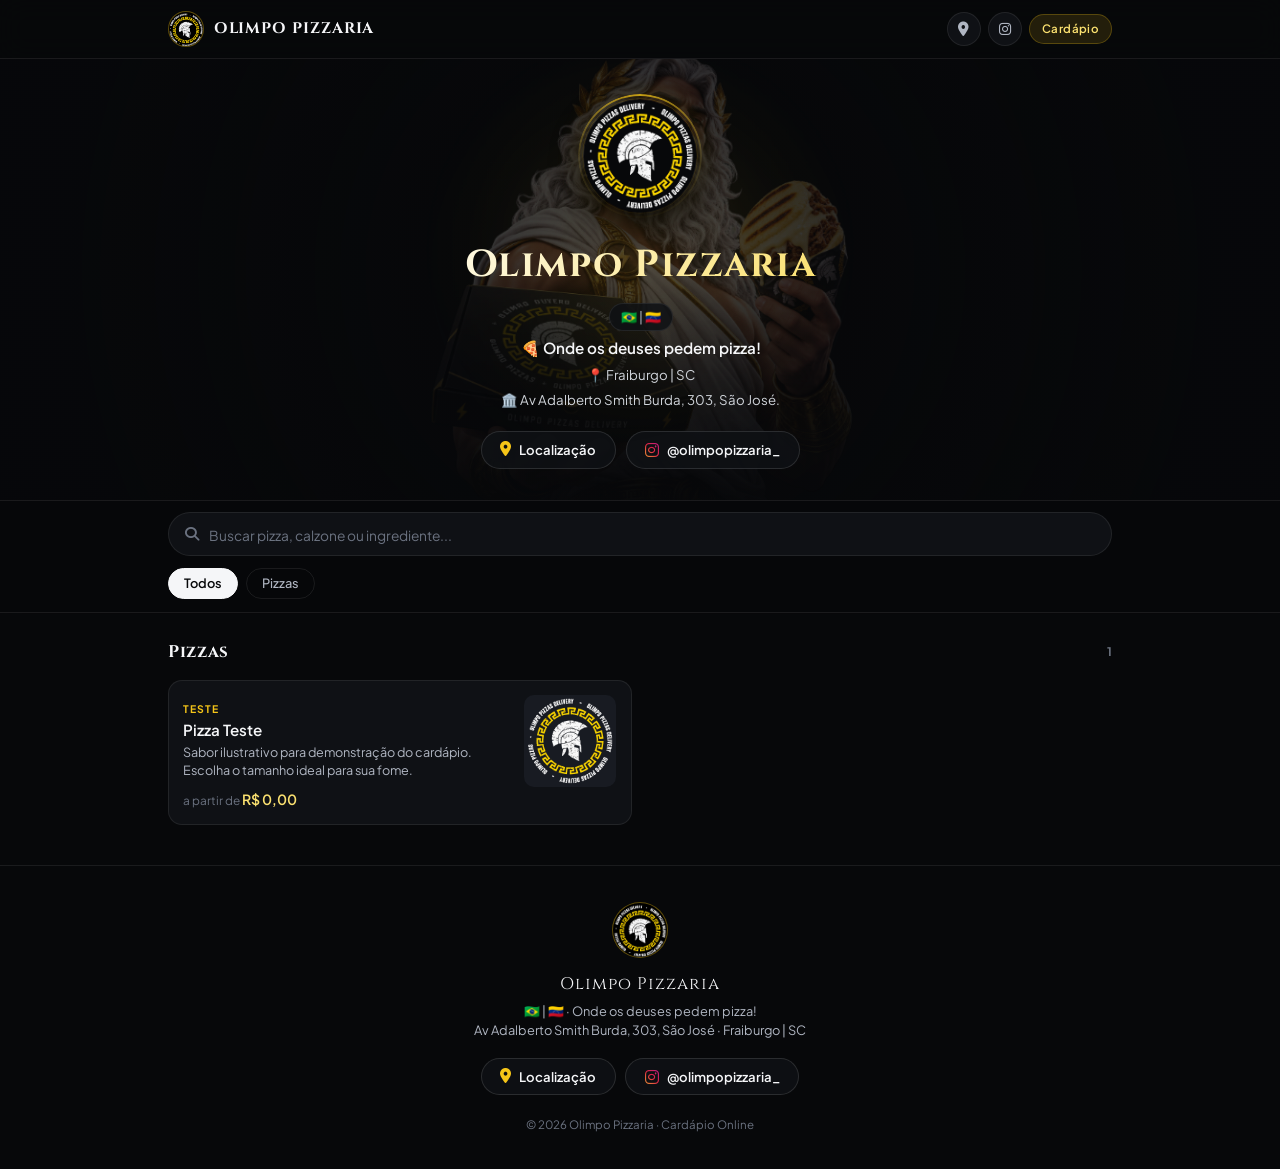
==== commit 9814cc5e: "Update index.html" ====
--- a/index.html
+++ b/index.html
@@ -67,7 +67,7 @@
 
       --font-display: 'Cinzel', Georgia, serif;
       --font-sans: 'Plus Jakarta Sans', -apple-system, BlinkMacSystemFont, 'SF Pro Text', sans-serif;
-      --ease: cubic-bezier(0.22, 1, 0.36, 1);
+      --ease: cubic-bezier(0.16, 1, 0.3, 1);
     }
 
     *, *::before, *::after {
@@ -196,11 +196,11 @@
     }
 
     /* =========================================
-       2. HERO CON ZEUS (CERO LAG EN IPHONE)
+       2. HERO MODERNO CON LOGO INSTANTÁNEO Y ZEUS
        ========================================= */
     .hero-profile {
       position: relative;
-      padding: 2.2rem 0 1.9rem;
+      padding: 2.2rem 0 1.95rem;
       text-align: center;
       overflow: hidden;
       contain: layout style paint;
@@ -217,7 +217,6 @@
       overflow: hidden;
     }
 
-    /* Resplandor radial puro sin filter: blur() pesado */
     .zeus-aura {
       position: absolute;
       top: -30px;
@@ -265,57 +264,92 @@
       pointer-events: none;
     }
 
+    /* Contenedor del Logo: Visible desde 0ms (sin fade-in que haga ver la carga) */
     .logo-stage {
       position: relative;
-      width: 118px;
-      height: 118px;
-      margin: 0 auto 1.1rem;
+      width: 124px;
+      height: 124px;
+      margin: 0 auto 1.15rem;
       display: flex;
       align-items: center;
       justify-content: center;
-      animation: heroLogoIn 0.7s var(--ease) both;
-    }
-
-    @keyframes heroLogoIn {
-      from { opacity: 0; transform: translate3d(0, 12px, 0) scale(0.9); }
-      to { opacity: 1; transform: translate3d(0, 0, 0) scale(1); }
-    }
-
+      will-change: transform;
+      animation: logoFloat 6s ease-in-out infinite alternate;
+    }
+
+    @keyframes logoFloat {
+      0% { transform: translate3d(0, 0px, 0); }
+      100% { transform: translate3d(0, -5px, 0); }
+    }
+
+    /* Anillo orbital dorado giratorio moderno */
+    .logo-orbit {
+      position: absolute;
+      inset: 0;
+      border-radius: 50%;
+      padding: 2px;
+      background: conic-gradient(
+        from 0deg,
+        rgba(245, 197, 24, 0.85) 0deg,
+        rgba(251, 225, 112, 0.2) 90deg,
+        rgba(245, 197, 24, 0.05) 180deg,
+        rgba(251, 225, 112, 0.2) 270deg,
+        rgba(245, 197, 24, 0.85) 360deg
+      );
+      -webkit-mask: linear-gradient(#fff 0 0) content-box, linear-gradient(#fff 0 0);
+      -webkit-mask-composite: xor;
+      mask-composite: exclude;
+      will-change: transform;
+      animation: orbitSpin 8s linear infinite;
+      pointer-events: none;
+    }
+
+    @keyframes orbitSpin {
+      to { transform: rotate(360deg); }
+    }
+
+    /* Segundo aro fino estático con brillo sutil */
     .logo-halo {
       position: absolute;
-      inset: -4px;
+      inset: 4px;
       border-radius: 50%;
-      border: 1px solid rgba(245, 197, 24, 0.42);
-      box-shadow: 0 0 22px rgba(245, 197, 24, 0.22);
+      border: 1px solid rgba(245, 197, 24, 0.22);
+      box-shadow: 0 0 26px rgba(245, 197, 24, 0.2);
       pointer-events: none;
     }
 
     .logo-frame {
       position: relative;
-      width: 110px;
-      height: 110px;
+      width: 112px;
+      height: 112px;
       border-radius: 50%;
       overflow: hidden;
-      background: #000;
-      border: 1.5px solid rgba(245, 197, 24, 0.55);
-      box-shadow: 0 14px 30px rgba(0, 0, 0, 0.9);
+      background: #07080A;
+      box-shadow: 0 14px 32px rgba(0, 0, 0, 0.92);
       transform: translateZ(0);
     }
 
-    .logo-frame img { width: 110px; height: 110px; object-fit: cover; transform: scale(1.03); }
-
+    .logo-frame img {
+      width: 112px;
+      height: 112px;
+      object-fit: cover;
+      transform: scale(1.03);
+      opacity: 1;
+    }
+
+    /* Destello metálico periódico sobre el logo */
     .logo-sheen {
       position: absolute;
       inset: 0;
-      background: linear-gradient(115deg, transparent 30%, rgba(255, 255, 255, 0.24) 50%, transparent 70%);
+      background: linear-gradient(115deg, transparent 28%, rgba(255, 255, 255, 0.32) 50%, transparent 72%);
       transform: translate3d(-150%, 0, 0);
       will-change: transform;
-      animation: sheenFlow 5.5s ease-in-out 0.8s infinite;
+      animation: sheenFlow 5s ease-in-out 0.4s infinite;
       pointer-events: none;
     }
 
     @keyframes sheenFlow {
-      0%, 60% { transform: translate3d(-150%, 0, 0); }
+      0%, 58% { transform: translate3d(-150%, 0, 0); }
       100% { transform: translate3d(150%, 0, 0); }
     }
 
@@ -328,7 +362,7 @@
       background: linear-gradient(120deg, #FFFFFF 20%, #FBE170 70%, #F5C518 100%);
       -webkit-background-clip: text;
       -webkit-text-fill-color: transparent;
-      animation: fadeSlideUp 0.65s var(--ease) 0.06s both;
+      animation: textReveal 0.55s var(--ease) both;
     }
 
     .ig-bio-card {
@@ -339,7 +373,7 @@
       font-size: 0.88rem;
       color: var(--text-2);
       margin-bottom: 1.3rem;
-      animation: fadeSlideUp 0.65s var(--ease) 0.12s both;
+      animation: textReveal 0.55s var(--ease) 0.06s both;
     }
 
     .bio-flags {
@@ -363,7 +397,7 @@
       justify-content: center;
       flex-wrap: wrap;
       gap: 0.65rem;
-      animation: fadeSlideUp 0.65s var(--ease) 0.18s both;
+      animation: textReveal 0.55s var(--ease) 0.12s both;
     }
 
     .action-pill {
@@ -398,9 +432,9 @@
       font-size: 1rem;
     }
 
-    @keyframes fadeSlideUp {
-      from { opacity: 0; transform: translate3d(0, 10px, 0); }
-      to { opacity: 1; transform: translate3d(0, 0, 0); }
+    @keyframes textReveal {
+      from { opacity: 0; transform: translate3d(0, 8px, 0) scale(0.985); }
+      to { opacity: 1; transform: translate3d(0, 0, 0) scale(1); }
     }
 
     /* =========================================
@@ -746,19 +780,20 @@
     </div>
   </header>
 
-  <!-- 2. HERO CON ZEUS EN EL FONDO -->
+  <!-- 2. HERO CON LOGO INSTANTÁNEO Y ANILLO ORBITAL -->
   <section class="hero-profile">
     <div class="zeus-backdrop" aria-hidden="true">
       <div class="zeus-aura"></div>
-      <img src="zeus.png" alt="" class="zeus-figure" fetchpriority="high" decoding="async">
+      <img src="zeus.png" alt="" class="zeus-figure" fetchpriority="high" decoding="sync">
       <div class="zeus-vignette"></div>
     </div>
 
     <div class="container">
       <div class="logo-stage">
+        <div class="logo-orbit" aria-hidden="true"></div>
         <div class="logo-halo" aria-hidden="true"></div>
         <div class="logo-frame">
-          <img src="logo.png" alt="Olimpo Pizzaria" width="110" height="110" fetchpriority="high" decoding="sync">
+          <img src="logo.png" alt="Olimpo Pizzaria" width="112" height="112" fetchpriority="high" decoding="sync">
           <div class="logo-sheen" aria-hidden="true"></div>
         </div>
       </div>
@@ -1180,3 +1215,4 @@
   </script>
 </body>
 </html>
+
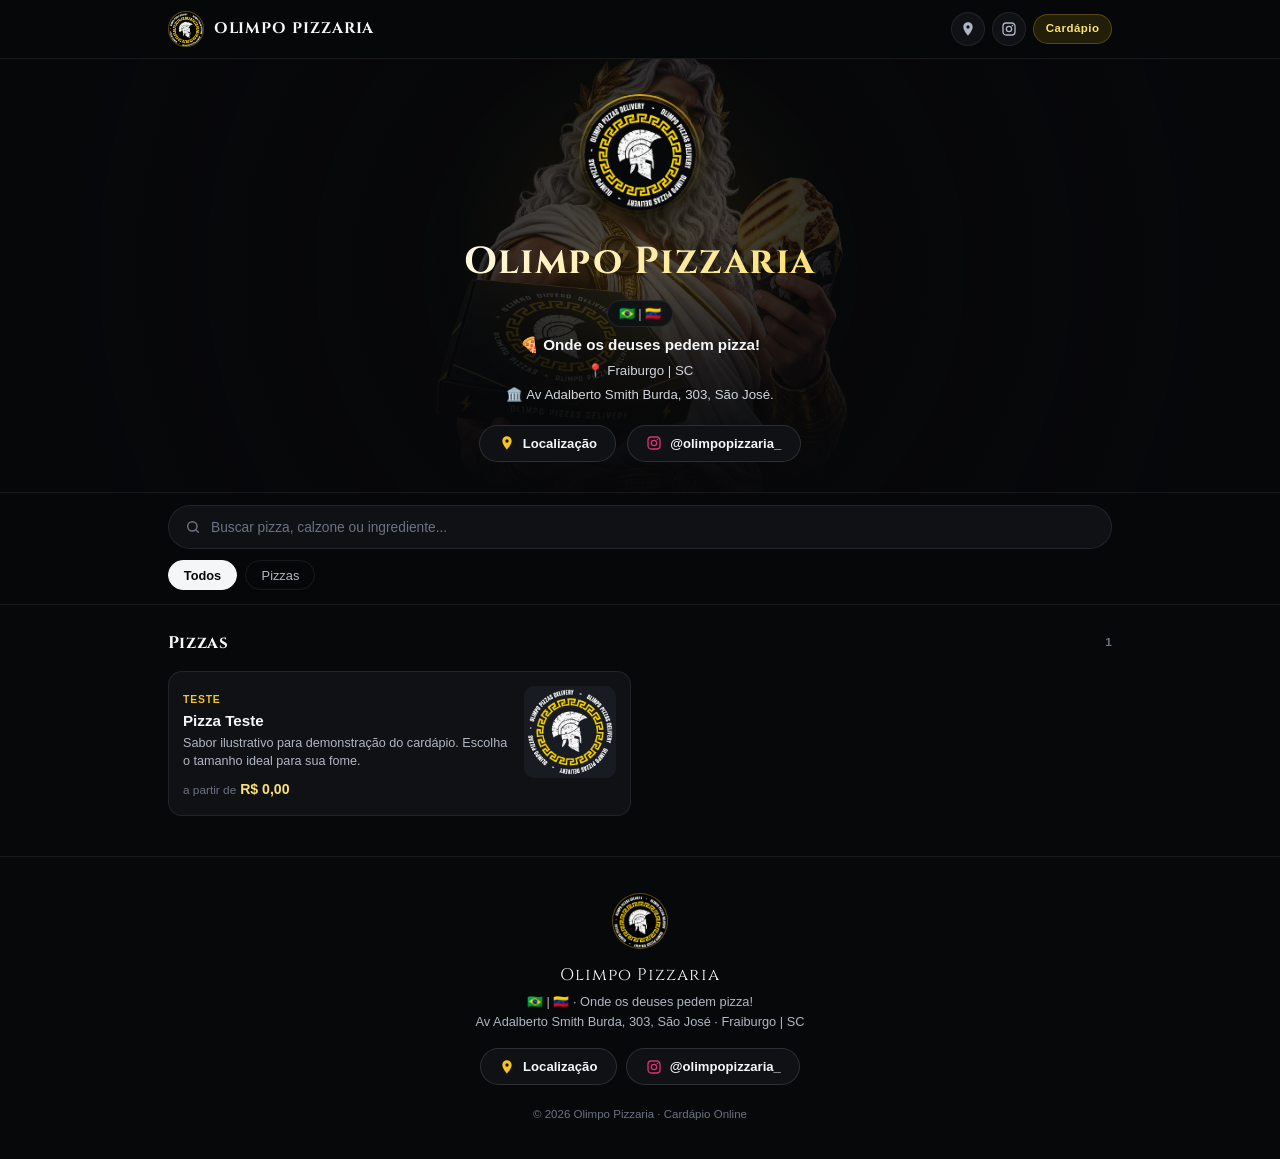
==== commit ce2a605d: "Update index.html" ====
--- a/index.html
+++ b/index.html
@@ -32,21 +32,14 @@
   <meta name="twitter:description" content="🍕 Onde os deuses pedem pizza! 📍 Fraiburgo | SC">
   <meta name="twitter:image" content="https://ix-xixsystems.github.io/olimpo/banner.jpg">
 
+  <link rel="preload" as="image" href="logo.png" fetchpriority="high">
+  <link rel="preload" as="image" href="zeus.png" fetchpriority="high">
+  <link rel="icon" type="image/png" href="logo.png">
+
+  <!-- Carga asíncrona de fuente Cinzel solo para títulos (el resto usa fuente nativa instantánea) -->
   <link rel="preconnect" href="https://fonts.googleapis.com">
   <link rel="preconnect" href="https://fonts.gstatic.com" crossorigin>
-  <link rel="preconnect" href="https://images.unsplash.com" crossorigin>
-  <link rel="preload" as="image" href="logo.png" fetchpriority="high">
-  <link rel="preload" as="image" href="zeus.png" fetchpriority="high">
-
-  <link rel="icon" type="image/png" href="logo.png">
-
-  <!-- Carga no bloqueante de fuentes e iconos -->
-  <link rel="preload" as="style" href="https://fonts.googleapis.com/css2?family=Cinzel:wght@600;700&family=Plus+Jakarta+Sans:wght@400;500;600;700&display=swap" onload="this.onload=null;this.rel='stylesheet'">
-  <link rel="preload" as="style" href="https://cdnjs.cloudflare.com/ajax/libs/font-awesome/6.5.1/css/all.min.css" onload="this.onload=null;this.rel='stylesheet'">
-  <noscript>
-    <link rel="stylesheet" href="https://fonts.googleapis.com/css2?family=Cinzel:wght@600;700&family=Plus+Jakarta+Sans:wght@400;500;600;700&display=swap">
-    <link rel="stylesheet" href="https://cdnjs.cloudflare.com/ajax/libs/font-awesome/6.5.1/css/all.min.css">
-  </noscript>
+  <link rel="preload" as="style" href="https://fonts.googleapis.com/css2?family=Cinzel:wght@700&display=swap" onload="this.onload=null;this.rel='stylesheet'">
 
   <style>
     :root {
@@ -66,7 +59,7 @@
       --text-3: #6B7280;
 
       --font-display: 'Cinzel', Georgia, serif;
-      --font-sans: 'Plus Jakarta Sans', -apple-system, BlinkMacSystemFont, 'SF Pro Text', sans-serif;
+      --font-sans: -apple-system, BlinkMacSystemFont, 'SF Pro Text', 'Segoe UI', Roboto, Helvetica, Arial, sans-serif;
       --ease: cubic-bezier(0.16, 1, 0.3, 1);
     }
 
@@ -89,8 +82,6 @@
       color: var(--text);
       line-height: 1.5;
       -webkit-font-smoothing: antialiased;
-      -moz-osx-font-smoothing: grayscale;
-      text-rendering: optimizeSpeed;
       overflow-x: hidden;
       overscroll-behavior-y: none;
       min-height: 100dvh;
@@ -101,6 +92,12 @@
     button, input { font-family: inherit; color: inherit; border: none; outline: none; background: none; }
     button { cursor: pointer; touch-action: manipulation; -webkit-user-select: none; user-select: none; }
     a { color: inherit; text-decoration: none; touch-action: manipulation; }
+
+    .ico {
+      width: 16px;
+      height: 16px;
+      flex-shrink: 0;
+    }
 
     .container {
       width: 100%;
@@ -113,18 +110,15 @@
     }
 
     /* =========================================
-       1. HEADER ACELERADO POR HARDWARE
+       1. HEADER ULTRA LIGERO (SIN BLUR COSTOSO)
        ========================================= */
     .site-header {
       position: sticky;
       top: 0;
       z-index: 100;
       padding-top: env(safe-area-inset-top);
-      background: rgba(7, 8, 10, 0.88);
-      backdrop-filter: blur(14px);
-      -webkit-backdrop-filter: blur(14px);
+      background: rgba(7, 8, 10, 0.96);
       border-bottom: 1px solid var(--border);
-      transform: translateZ(0);
     }
 
     .header-inner {
@@ -167,16 +161,14 @@
       display: inline-flex;
       align-items: center;
       justify-content: center;
-      font-size: 0.88rem;
       color: var(--text-2);
-      transition: transform 0.2s var(--ease), border-color 0.2s ease, color 0.2s ease;
+      transition: transform 0.15s ease, border-color 0.15s ease, color 0.15s ease;
     }
 
     .nav-circle-btn:active { transform: scale(0.9); }
 
     @media (hover: hover) {
       .nav-circle-btn:hover {
-        transform: translateY(-2px);
         border-color: var(--border-gold);
         color: var(--gold);
       }
@@ -196,14 +188,13 @@
     }
 
     /* =========================================
-       2. HERO MODERNO CON LOGO INSTANTÁNEO Y ZEUS
+       2. HERO CON LOGO INSTANTÁNEO Y ZEUS
        ========================================= */
     .hero-profile {
       position: relative;
-      padding: 2.2rem 0 1.95rem;
+      padding: 2.2rem 0 1.9rem;
       text-align: center;
       overflow: hidden;
-      contain: layout style paint;
     }
 
     .zeus-backdrop {
@@ -221,68 +212,47 @@
       position: absolute;
       top: -30px;
       left: 50%;
-      width: 440px;
-      height: 440px;
+      width: 420px;
+      height: 420px;
       border-radius: 50%;
       background: radial-gradient(circle, rgba(245, 197, 24, 0.18) 0%, rgba(245, 197, 24, 0.04) 45%, transparent 70%);
       transform: translate3d(-50%, 0, 0);
-      will-change: transform, opacity;
-      backface-visibility: hidden;
-      -webkit-backface-visibility: hidden;
-      animation: zeusAuraPulse 8s ease-in-out infinite alternate;
-    }
-
-    @keyframes zeusAuraPulse {
-      0% { opacity: 0.6; transform: translate3d(-50%, 0, 0) scale(0.95); }
-      100% { opacity: 1; transform: translate3d(-50%, -6px, 0) scale(1.06); }
     }
 
     .zeus-figure {
-      width: min(430px, 95vw);
+      width: min(420px, 94vw);
       height: auto;
       margin-top: -10px;
       opacity: 0.34;
       -webkit-mask-image: linear-gradient(to bottom, #000 45%, rgba(0, 0, 0, 0.35) 78%, transparent 100%);
       mask-image: linear-gradient(to bottom, #000 45%, rgba(0, 0, 0, 0.35) 78%, transparent 100%);
       will-change: transform;
-      backface-visibility: hidden;
-      -webkit-backface-visibility: hidden;
-      animation: zeusDivineDrift 11s ease-in-out infinite alternate;
+      animation: zeusDivineDrift 12s ease-in-out infinite alternate;
     }
 
     @keyframes zeusDivineDrift {
-      0% { transform: translate3d(0px, 0px, 0) scale(1); }
-      50% { transform: translate3d(5px, -9px, 0) scale(1.03); }
-      100% { transform: translate3d(-5px, -3px, 0) scale(1.045); }
+      0% { transform: translate3d(0, 0, 0) scale(1); }
+      100% { transform: translate3d(0, -8px, 0) scale(1.035); }
     }
 
     .zeus-vignette {
       position: absolute;
       inset: 0;
-      background: radial-gradient(circle at 50% 48%, rgba(7, 8, 10, 0.28) 0%, rgba(7, 8, 10, 0.9) 85%);
+      background: radial-gradient(circle at 50% 48%, rgba(7, 8, 10, 0.25) 0%, rgba(7, 8, 10, 0.92) 85%);
       z-index: 1;
       pointer-events: none;
     }
 
-    /* Contenedor del Logo: Visible desde 0ms (sin fade-in que haga ver la carga) */
     .logo-stage {
       position: relative;
-      width: 124px;
-      height: 124px;
-      margin: 0 auto 1.15rem;
+      width: 122px;
+      height: 122px;
+      margin: 0 auto 1.1rem;
       display: flex;
       align-items: center;
       justify-content: center;
-      will-change: transform;
-      animation: logoFloat 6s ease-in-out infinite alternate;
-    }
-
-    @keyframes logoFloat {
-      0% { transform: translate3d(0, 0px, 0); }
-      100% { transform: translate3d(0, -5px, 0); }
-    }
-
-    /* Anillo orbital dorado giratorio moderno */
+    }
+
     .logo-orbit {
       position: absolute;
       inset: 0;
@@ -290,17 +260,17 @@
       padding: 2px;
       background: conic-gradient(
         from 0deg,
-        rgba(245, 197, 24, 0.85) 0deg,
-        rgba(251, 225, 112, 0.2) 90deg,
+        rgba(245, 197, 24, 0.9) 0deg,
+        rgba(251, 225, 112, 0.15) 90deg,
         rgba(245, 197, 24, 0.05) 180deg,
-        rgba(251, 225, 112, 0.2) 270deg,
-        rgba(245, 197, 24, 0.85) 360deg
+        rgba(251, 225, 112, 0.15) 270deg,
+        rgba(245, 197, 24, 0.9) 360deg
       );
       -webkit-mask: linear-gradient(#fff 0 0) content-box, linear-gradient(#fff 0 0);
       -webkit-mask-composite: xor;
       mask-composite: exclude;
       will-change: transform;
-      animation: orbitSpin 8s linear infinite;
+      animation: orbitSpin 9s linear infinite;
       pointer-events: none;
     }
 
@@ -308,48 +278,44 @@
       to { transform: rotate(360deg); }
     }
 
-    /* Segundo aro fino estático con brillo sutil */
     .logo-halo {
       position: absolute;
       inset: 4px;
       border-radius: 50%;
-      border: 1px solid rgba(245, 197, 24, 0.22);
-      box-shadow: 0 0 26px rgba(245, 197, 24, 0.2);
+      border: 1px solid rgba(245, 197, 24, 0.25);
+      box-shadow: 0 0 24px rgba(245, 197, 24, 0.18);
       pointer-events: none;
     }
 
     .logo-frame {
       position: relative;
-      width: 112px;
-      height: 112px;
+      width: 110px;
+      height: 110px;
       border-radius: 50%;
       overflow: hidden;
       background: #07080A;
-      box-shadow: 0 14px 32px rgba(0, 0, 0, 0.92);
-      transform: translateZ(0);
+      box-shadow: 0 12px 28px rgba(0, 0, 0, 0.9);
     }
 
     .logo-frame img {
-      width: 112px;
-      height: 112px;
+      width: 110px;
+      height: 110px;
       object-fit: cover;
       transform: scale(1.03);
-      opacity: 1;
-    }
-
-    /* Destello metálico periódico sobre el logo */
+    }
+
     .logo-sheen {
       position: absolute;
       inset: 0;
-      background: linear-gradient(115deg, transparent 28%, rgba(255, 255, 255, 0.32) 50%, transparent 72%);
+      background: linear-gradient(115deg, transparent 28%, rgba(255, 255, 255, 0.28) 50%, transparent 72%);
       transform: translate3d(-150%, 0, 0);
       will-change: transform;
-      animation: sheenFlow 5s ease-in-out 0.4s infinite;
+      animation: sheenFlow 5.5s ease-in-out 0.5s infinite;
       pointer-events: none;
     }
 
     @keyframes sheenFlow {
-      0%, 58% { transform: translate3d(-150%, 0, 0); }
+      0%, 60% { transform: translate3d(-150%, 0, 0); }
       100% { transform: translate3d(150%, 0, 0); }
     }
 
@@ -358,22 +324,20 @@
       font-size: clamp(1.65rem, 5vw, 2.35rem);
       font-weight: 700;
       letter-spacing: 0.04em;
-      margin-bottom: 0.65rem;
+      margin-bottom: 0.6rem;
       background: linear-gradient(120deg, #FFFFFF 20%, #FBE170 70%, #F5C518 100%);
       -webkit-background-clip: text;
       -webkit-text-fill-color: transparent;
-      animation: textReveal 0.55s var(--ease) both;
     }
 
     .ig-bio-card {
       display: inline-flex;
       flex-direction: column;
       align-items: center;
-      gap: 0.3rem;
+      gap: 0.28rem;
       font-size: 0.88rem;
       color: var(--text-2);
-      margin-bottom: 1.3rem;
-      animation: textReveal 0.55s var(--ease) 0.06s both;
+      margin-bottom: 1.25rem;
     }
 
     .bio-flags {
@@ -382,10 +346,10 @@
       gap: 6px;
       padding: 3px 11px;
       border-radius: 999px;
-      background: rgba(15, 17, 21, 0.85);
+      background: rgba(15, 17, 21, 0.9);
       border: 1px solid var(--border);
       font-size: 0.82rem;
-      margin-bottom: 0.12rem;
+      margin-bottom: 0.1rem;
     }
 
     .bio-tagline { color: var(--text); font-weight: 600; font-size: 0.95rem; }
@@ -397,7 +361,6 @@
       justify-content: center;
       flex-wrap: wrap;
       gap: 0.65rem;
-      animation: textReveal 0.55s var(--ease) 0.12s both;
     }
 
     .action-pill {
@@ -406,52 +369,35 @@
       gap: 8px;
       padding: 0.58rem 1.15rem;
       border-radius: 999px;
-      background: rgba(15, 17, 21, 0.9);
+      background: var(--surface);
       border: 1px solid rgba(255, 255, 255, 0.12);
       font-size: 0.82rem;
       font-weight: 600;
       color: var(--text);
-      transition: transform 0.2s var(--ease), border-color 0.2s ease, background-color 0.2s ease;
-    }
-
-    .action-pill:active { transform: scale(0.94); }
+      transition: transform 0.15s ease, border-color 0.15s ease, background-color 0.15s ease;
+    }
+
+    .action-pill:active { transform: scale(0.95); }
 
     @media (hover: hover) {
       .action-pill:hover {
-        transform: translateY(-2px);
         background: var(--surface-hover);
         border-color: var(--border-gold);
       }
     }
 
-    .action-pill .icon-map { color: var(--gold); font-size: 0.92rem; }
-    .action-pill .icon-ig {
-      background: var(--ig-gradient);
-      -webkit-background-clip: text;
-      -webkit-text-fill-color: transparent;
-      font-size: 1rem;
-    }
-
-    @keyframes textReveal {
-      from { opacity: 0; transform: translate3d(0, 8px, 0) scale(0.985); }
-      to { opacity: 1; transform: translate3d(0, 0, 0) scale(1); }
-    }
-
     /* =========================================
-       3. BUSCADOR Y CATEGORÍAS STICKY
+       3. BUSCADOR Y CATEGORÍAS STICKY (SIN LAG)
        ========================================= */
     .sticky-bar {
       position: sticky;
       top: calc(58px + env(safe-area-inset-top));
       z-index: 90;
-      background: rgba(7, 8, 10, 0.94);
-      backdrop-filter: blur(12px);
-      -webkit-backdrop-filter: blur(12px);
+      background: rgba(7, 8, 10, 0.97);
       padding: 0.72rem 0 0.82rem;
       border-top: 1px solid var(--border);
       border-bottom: 1px solid var(--border);
-      margin-bottom: 1.65rem;
-      transform: translateZ(0);
+      margin-bottom: 1.6rem;
     }
 
     .search-box {
@@ -466,12 +412,12 @@
     }
 
     .search-box:focus-within { border-color: var(--border-gold); }
-    .search-box i { color: var(--text-3); font-size: 0.88rem; margin-right: 0.65rem; }
+    .search-box .ico { color: var(--text-3); margin-right: 0.65rem; }
     .search-box input { width: 100%; font-size: 16px; color: var(--text); }
     .search-box input::placeholder { color: var(--text-3); font-size: 0.86rem; }
 
     .search-clear { display: none; color: var(--text-3); padding: 0.35rem; }
-    .search-clear.active { display: block; }
+    .search-clear.active { display: flex; }
 
     .cats-scroll {
       display: flex;
@@ -490,10 +436,7 @@
       font-weight: 500;
       color: var(--text-2);
       border: 1px solid var(--border);
-      transition: background-color 0.18s ease, color 0.18s ease, transform 0.15s ease;
-    }
-
-    .cat-btn:active { transform: scale(0.95); }
+    }
 
     .cat-btn.active {
       background: var(--text);
@@ -503,13 +446,9 @@
     }
 
     /* =========================================
-       4. CARDÁPIO (RENDERIZADO RÁPIDO)
+       4. CARDÁPIO
        ========================================= */
-    .menu-section {
-      margin-bottom: 2.25rem;
-      content-visibility: auto;
-      contain-intrinsic-size: auto 240px;
-    }
+    .menu-section { margin-bottom: 2.25rem; }
 
     .section-head {
       font-family: var(--font-display);
@@ -544,15 +483,13 @@
       border-radius: 14px;
       padding: 0.9rem;
       cursor: pointer;
-      contain: content;
-      transition: transform 0.18s var(--ease), background-color 0.18s ease, border-color 0.18s ease;
+      transition: transform 0.15s ease, background-color 0.15s ease, border-color 0.15s ease;
     }
 
     .item-card:active { transform: scale(0.98); background: var(--surface-hover); }
 
     @media (hover: hover) {
       .item-card:hover {
-        transform: translateY(-2px);
         background: var(--surface-hover);
         border-color: var(--border-gold);
       }
@@ -569,19 +506,19 @@
     .item-thumb img { width: 92px; height: 92px; object-fit: cover; }
 
     /* =========================================
-       5. MODAIS (NATIVOS IPHONE / ANDROID)
+       5. MODAIS
        ========================================= */
     .modal-backdrop {
       position: fixed;
       inset: 0;
-      background: rgba(0, 0, 0, 0.84);
+      background: rgba(0, 0, 0, 0.86);
       z-index: 200;
       display: flex;
       align-items: flex-end;
       justify-content: center;
       opacity: 0;
       visibility: hidden;
-      transition: opacity 0.22s ease, visibility 0.22s ease;
+      transition: opacity 0.2s ease, visibility 0.2s ease;
     }
 
     .modal-backdrop.active { opacity: 1; visibility: visible; }
@@ -597,9 +534,8 @@
       overflow-y: auto;
       -webkit-overflow-scrolling: touch;
       padding-bottom: max(1rem, env(safe-area-inset-bottom));
-      transform: translate3d(0, 28px, 0);
-      will-change: transform;
-      transition: transform 0.28s var(--ease);
+      transform: translate3d(0, 24px, 0);
+      transition: transform 0.25s var(--ease);
     }
 
     .modal-backdrop.active .modal-sheet { transform: translate3d(0, 0, 0); }
@@ -625,7 +561,7 @@
       width: 34px;
       height: 34px;
       border-radius: 50%;
-      background: rgba(7, 8, 10, 0.85);
+      background: rgba(7, 8, 10, 0.88);
       color: #fff;
       display: flex;
       align-items: center;
@@ -742,14 +678,6 @@
     }
 
     .footer-copy { font-size: 0.72rem; color: var(--text-3); }
-
-    @media (prefers-reduced-motion: reduce) {
-      *, *::before, *::after {
-        animation-duration: 0.01ms !important;
-        animation-iteration-count: 1 !important;
-        transition-duration: 0.01ms !important;
-      }
-    }
   </style>
 </head>
 <body>
@@ -766,12 +694,12 @@
         </a>
 
         <div class="header-actions">
-          <button type="button" class="nav-circle-btn" id="btnOpenMapTop" title="Ver Localização">
-            <i class="fa-solid fa-location-dot"></i>
+          <button type="button" class="nav-circle-btn" id="btnOpenMapTop" title="Ver Localização" aria-label="Localização">
+            <svg class="ico" viewBox="0 0 24 24" fill="currentColor"><path d="M12 2C8.13 2 5 5.13 5 9c0 5.25 7 13 7 13s7-7.75 7-13c0-3.87-3.13-7-7-7zm0 9.5a2.5 2.5 0 0 1 0-5 2.5 2.5 0 0 1 0 5z"/></svg>
           </button>
 
-          <button type="button" class="nav-circle-btn" id="btnOpenIgTop" title="Ver Instagram">
-            <i class="fa-brands fa-instagram"></i>
+          <button type="button" class="nav-circle-btn" id="btnOpenIgTop" title="Ver Instagram" aria-label="Instagram">
+            <svg class="ico" viewBox="0 0 24 24" fill="currentColor"><path d="M7.8 2h8.4C19.4 2 22 4.6 22 7.8v8.4a5.8 5.8 0 0 1-5.8 5.8H7.8C4.6 22 2 19.4 2 16.2V7.8A5.8 5.8 0 0 1 7.8 2m-.2 2A3.6 3.6 0 0 0 4 7.6v8.8C4 18.39 5.61 20 7.6 20h8.8a3.6 3.6 0 0 0 3.6-3.6V7.6C20 5.61 18.39 4 16.4 4H7.6m9.65 1.5a1.25 1.25 0 0 1 1.25 1.25A1.25 1.25 0 0 1 17.25 8 1.25 1.25 0 0 1 16 6.75a1.25 1.25 0 0 1 1.25-1.25M12 7a5 5 0 0 1 5 5 5 5 0 0 1-5 5 5 5 0 0 1-5-5 5 5 0 0 1 5-5m0 2a3 3 0 0 0-3 3 3 3 0 0 0 3 3 3 3 0 0 0 3-3 3 3 0 0 0-3-3z"/></svg>
           </button>
 
           <span class="menu-badge">Cardápio</span>
@@ -780,7 +708,7 @@
     </div>
   </header>
 
-  <!-- 2. HERO CON LOGO INSTANTÁNEO Y ANILLO ORBITAL -->
+  <!-- 2. HERO CON LOGO INSTANTÁNEO -->
   <section class="hero-profile">
     <div class="zeus-backdrop" aria-hidden="true">
       <div class="zeus-aura"></div>
@@ -793,7 +721,7 @@
         <div class="logo-orbit" aria-hidden="true"></div>
         <div class="logo-halo" aria-hidden="true"></div>
         <div class="logo-frame">
-          <img src="logo.png" alt="Olimpo Pizzaria" width="112" height="112" fetchpriority="high" decoding="sync">
+          <img src="logo.png" alt="Olimpo Pizzaria" width="110" height="110" fetchpriority="high" decoding="sync">
           <div class="logo-sheen" aria-hidden="true"></div>
         </div>
       </div>
@@ -809,12 +737,12 @@
 
       <div class="social-pills-row">
         <button type="button" class="action-pill" id="btnOpenMapHero">
-          <i class="fa-solid fa-location-dot icon-map"></i>
+          <svg class="ico" style="color: var(--gold);" viewBox="0 0 24 24" fill="currentColor"><path d="M12 2C8.13 2 5 5.13 5 9c0 5.25 7 13 7 13s7-7.75 7-13c0-3.87-3.13-7-7-7zm0 9.5a2.5 2.5 0 0 1 0-5 2.5 2.5 0 0 1 0 5z"/></svg>
           <span>Localização</span>
         </button>
 
         <button type="button" class="action-pill" id="btnOpenIgHero">
-          <i class="fa-brands fa-instagram icon-ig"></i>
+          <svg class="ico" style="color: #E1306C;" viewBox="0 0 24 24" fill="currentColor"><path d="M7.8 2h8.4C19.4 2 22 4.6 22 7.8v8.4a5.8 5.8 0 0 1-5.8 5.8H7.8C4.6 22 2 19.4 2 16.2V7.8A5.8 5.8 0 0 1 7.8 2m-.2 2A3.6 3.6 0 0 0 4 7.6v8.8C4 18.39 5.61 20 7.6 20h8.8a3.6 3.6 0 0 0 3.6-3.6V7.6C20 5.61 18.39 4 16.4 4H7.6m9.65 1.5a1.25 1.25 0 0 1 1.25 1.25A1.25 1.25 0 0 1 17.25 8 1.25 1.25 0 0 1 16 6.75a1.25 1.25 0 0 1 1.25-1.25M12 7a5 5 0 0 1 5 5 5 5 0 0 1-5 5 5 5 0 0 1-5-5 5 5 0 0 1 5-5m0 2a3 3 0 0 0-3 3 3 3 0 0 0 3 3 3 3 0 0 0 3-3 3 3 0 0 0-3-3z"/></svg>
           <span>@olimpopizzaria_</span>
         </button>
       </div>
@@ -825,10 +753,10 @@
   <div class="sticky-bar">
     <div class="container">
       <div class="search-box">
-        <i class="fa-solid fa-magnifying-glass"></i>
+        <svg class="ico" viewBox="0 0 24 24" fill="none" stroke="currentColor" stroke-width="2.2" stroke-linecap="round"><circle cx="11" cy="11" r="7"/><path d="m20 20-3.5-3.5"/></svg>
         <input type="search" id="searchInput" placeholder="Buscar pizza, calzone ou ingrediente..." autocomplete="off">
         <button type="button" class="search-clear" id="searchClearBtn" aria-label="Limpar">
-          <i class="fa-solid fa-xmark"></i>
+          <svg class="ico" viewBox="0 0 24 24" fill="none" stroke="currentColor" stroke-width="2.2" stroke-linecap="round"><path d="M18 6 6 18M6 6l12 12"/></svg>
         </button>
       </div>
 
@@ -846,7 +774,7 @@
     <div class="modal-sheet">
       <div class="modal-handle"></div>
       <button type="button" class="modal-close" id="btnCloseModal" aria-label="Fechar">
-        <i class="fa-solid fa-xmark"></i>
+        <svg class="ico" viewBox="0 0 24 24" fill="none" stroke="currentColor" stroke-width="2.4" stroke-linecap="round"><path d="M18 6 6 18M6 6l12 12"/></svg>
       </button>
 
       <div class="modal-photo">
@@ -872,12 +800,12 @@
     </div>
   </div>
 
-  <!-- 6. MODAL PREVIA DE UBICACIÓN (CARGA DIFERIDA AL ABRIR) -->
+  <!-- 6. MODAL PREVIA DE UBICACIÓN -->
   <div class="modal-backdrop" id="mapModalOverlay">
     <div class="modal-sheet">
       <div class="modal-handle"></div>
       <button type="button" class="modal-close" id="btnCloseMapModal" aria-label="Fechar">
-        <i class="fa-solid fa-xmark"></i>
+        <svg class="ico" viewBox="0 0 24 24" fill="none" stroke="currentColor" stroke-width="2.4" stroke-linecap="round"><path d="M18 6 6 18M6 6l12 12"/></svg>
       </button>
 
       <div class="modal-body">
@@ -891,24 +819,24 @@
         <div class="embed-slot" id="mapEmbedSlot" style="height: 220px;"></div>
 
         <button type="button" class="btn-secondary-ghost" id="btnCopyAddress">
-          <i class="fa-regular fa-copy"></i>
+          <svg class="ico" viewBox="0 0 24 24" fill="none" stroke="currentColor" stroke-width="2" stroke-linecap="round" stroke-linejoin="round"><rect x="9" y="9" width="13" height="13" rx="2"/><path d="M5 15H4a2 2 0 0 1-2-2V4a2 2 0 0 1 2-2h9a2 2 0 0 1 2 2v1"/></svg>
           <span id="copyAddressLabel">Copiar Endereço</span>
         </button>
 
         <a href="https://www.google.com/maps/search/?api=1&query=Av+Adalberto+Smith+Burda+303+Sao+Jose+Fraiburgo+SC" target="_blank" rel="noopener" class="btn-primary-gold">
-          <i class="fa-solid fa-diamond-turn-right"></i>
+          <svg class="ico" viewBox="0 0 24 24" fill="currentColor"><path d="M12 2C8.13 2 5 5.13 5 9c0 5.25 7 13 7 13s7-7.75 7-13c0-3.87-3.13-7-7-7zm0 9.5a2.5 2.5 0 0 1 0-5 2.5 2.5 0 0 1 0 5z"/></svg>
           <span>Abrir no Google Maps</span>
         </a>
       </div>
     </div>
   </div>
 
-  <!-- 7. MODAL PREVIA DE INSTAGRAM (CARGA DIFERIDA AL ABRIR) -->
+  <!-- 7. MODAL PREVIA DE INSTAGRAM -->
   <div class="modal-backdrop" id="igModalOverlay">
     <div class="modal-sheet">
       <div class="modal-handle"></div>
       <button type="button" class="modal-close" id="btnCloseIgModal" aria-label="Fechar">
-        <i class="fa-solid fa-xmark"></i>
+        <svg class="ico" viewBox="0 0 24 24" fill="none" stroke="currentColor" stroke-width="2.4" stroke-linecap="round"><path d="M18 6 6 18M6 6l12 12"/></svg>
       </button>
 
       <div class="modal-body">
@@ -921,7 +849,7 @@
         <div class="embed-slot" id="igEmbedSlot" style="height: 310px; background: #ffffff;"></div>
 
         <a href="https://www.instagram.com/olimpopizzaria_/" target="_blank" rel="noopener" class="btn-primary-ig">
-          <i class="fa-brands fa-instagram" style="font-size: 1.1rem;"></i>
+          <svg class="ico" viewBox="0 0 24 24" fill="currentColor"><path d="M7.8 2h8.4C19.4 2 22 4.6 22 7.8v8.4a5.8 5.8 0 0 1-5.8 5.8H7.8C4.6 22 2 19.4 2 16.2V7.8A5.8 5.8 0 0 1 7.8 2m-.2 2A3.6 3.6 0 0 0 4 7.6v8.8C4 18.39 5.61 20 7.6 20h8.8a3.6 3.6 0 0 0 3.6-3.6V7.6C20 5.61 18.39 4 16.4 4H7.6m9.65 1.5a1.25 1.25 0 0 1 1.25 1.25A1.25 1.25 0 0 1 17.25 8 1.25 1.25 0 0 1 16 6.75a1.25 1.25 0 0 1 1.25-1.25M12 7a5 5 0 0 1 5 5 5 5 0 0 1-5 5 5 5 0 0 1-5-5 5 5 0 0 1 5-5m0 2a3 3 0 0 0-3 3 3 3 0 0 0 3 3 3 3 0 0 0 3-3 3 3 0 0 0-3-3z"/></svg>
           <span>Abrir no Instagram</span>
         </a>
       </div>
@@ -939,12 +867,12 @@
 
       <div class="footer-links">
         <button type="button" class="action-pill" id="btnOpenMapFooter">
-          <i class="fa-solid fa-location-dot icon-map"></i>
+          <svg class="ico" style="color: var(--gold);" viewBox="0 0 24 24" fill="currentColor"><path d="M12 2C8.13 2 5 5.13 5 9c0 5.25 7 13 7 13s7-7.75 7-13c0-3.87-3.13-7-7-7zm0 9.5a2.5 2.5 0 0 1 0-5 2.5 2.5 0 0 1 0 5z"/></svg>
           <span>Localização</span>
         </button>
 
         <button type="button" class="action-pill" id="btnOpenIgFooter">
-          <i class="fa-brands fa-instagram icon-ig"></i>
+          <svg class="ico" style="color: #E1306C;" viewBox="0 0 24 24" fill="currentColor"><path d="M7.8 2h8.4C19.4 2 22 4.6 22 7.8v8.4a5.8 5.8 0 0 1-5.8 5.8H7.8C4.6 22 2 19.4 2 16.2V7.8A5.8 5.8 0 0 1 7.8 2m-.2 2A3.6 3.6 0 0 0 4 7.6v8.8C4 18.39 5.61 20 7.6 20h8.8a3.6 3.6 0 0 0 3.6-3.6V7.6C20 5.61 18.39 4 16.4 4H7.6m9.65 1.5a1.25 1.25 0 0 1 1.25 1.25A1.25 1.25 0 0 1 17.25 8 1.25 1.25 0 0 1 16 6.75a1.25 1.25 0 0 1 1.25-1.25M12 7a5 5 0 0 1 5 5 5 5 0 0 1-5 5 5 5 0 0 1-5-5 5 5 0 0 1 5-5m0 2a3 3 0 0 0-3 3 3 3 0 0 0 3 3 3 3 0 0 0 3-3 3 3 0 0 0-3-3z"/></svg>
           <span>@olimpopizzaria_</span>
         </button>
       </div>
@@ -1215,4 +1143,3 @@
   </script>
 </body>
 </html>
-
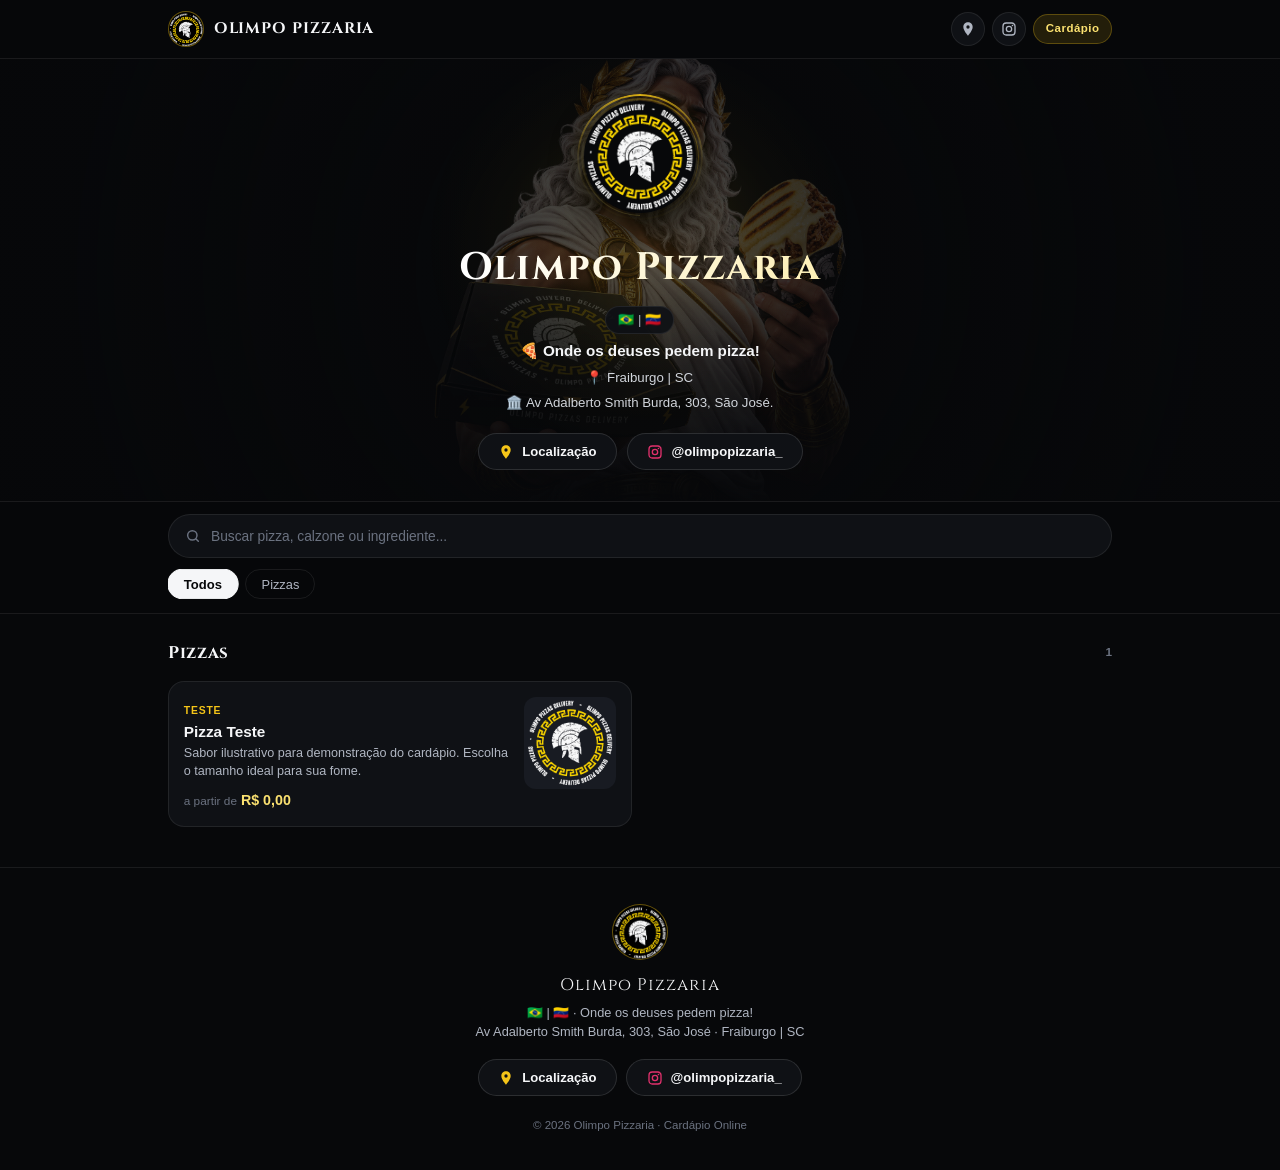
==== commit ab7a868f: "Update index.html" ====
--- a/index.html
+++ b/index.html
@@ -36,7 +36,6 @@
   <link rel="preload" as="image" href="zeus.png" fetchpriority="high">
   <link rel="icon" type="image/png" href="logo.png">
 
-  <!-- Carga asíncrona de fuente Cinzel solo para títulos (el resto usa fuente nativa instantánea) -->
   <link rel="preconnect" href="https://fonts.googleapis.com">
   <link rel="preconnect" href="https://fonts.gstatic.com" crossorigin>
   <link rel="preload" as="style" href="https://fonts.googleapis.com/css2?family=Cinzel:wght@700&display=swap" onload="this.onload=null;this.rel='stylesheet'">
@@ -45,10 +44,10 @@
     :root {
       --bg: #07080A;
       --surface: #0F1115;
-      --surface-hover: #15181F;
+      --surface-hover: #161A22;
       --elevated: #181B22;
       --border: rgba(255, 255, 255, 0.08);
-      --border-gold: rgba(245, 197, 24, 0.38);
+      --border-gold: rgba(245, 197, 24, 0.42);
 
       --gold: #F5C518;
       --gold-soft: #FBE170;
@@ -60,7 +59,10 @@
 
       --font-display: 'Cinzel', Georgia, serif;
       --font-sans: -apple-system, BlinkMacSystemFont, 'SF Pro Text', 'Segoe UI', Roboto, Helvetica, Arial, sans-serif;
-      --ease: cubic-bezier(0.16, 1, 0.3, 1);
+
+      /* Curvas cinematográficas Apple / Linear */
+      --ease-out-expo: cubic-bezier(0.16, 1, 0.3, 1);
+      --ease-spring: cubic-bezier(0.34, 1.56, 0.64, 1);
     }
 
     *, *::before, *::after {
@@ -93,11 +95,7 @@
     button { cursor: pointer; touch-action: manipulation; -webkit-user-select: none; user-select: none; }
     a { color: inherit; text-decoration: none; touch-action: manipulation; }
 
-    .ico {
-      width: 16px;
-      height: 16px;
-      flex-shrink: 0;
-    }
+    .ico { width: 16px; height: 16px; flex-shrink: 0; }
 
     .container {
       width: 100%;
@@ -110,7 +108,67 @@
     }
 
     /* =========================================
-       1. HEADER ULTRA LIGERO (SIN BLUR COSTOSO)
+       KEYFRAMES MODERNOS (GPU ONLY)
+       ========================================= */
+    @keyframes slideDownHeader {
+      from { opacity: 0; transform: translate3d(0, -100%, 0); }
+      to   { opacity: 1; transform: translate3d(0, 0, 0); }
+    }
+
+    @keyframes enterUp {
+      from {
+        opacity: 0;
+        transform: translate3d(0, 18px, 0) scale(0.97);
+      }
+      to {
+        opacity: 1;
+        transform: translate3d(0, 0, 0) scale(1);
+      }
+    }
+
+    @keyframes cardPopIn {
+      from {
+        opacity: 0;
+        transform: translate3d(0, 22px, 0) scale(0.96);
+      }
+      to {
+        opacity: 1;
+        transform: translate3d(0, 0, 0) scale(1);
+      }
+    }
+
+    @keyframes orbitSpin {
+      to { transform: rotate(360deg); }
+    }
+
+    @keyframes orbitReverse {
+      to { transform: rotate(-360deg); }
+    }
+
+    @keyframes logoLevitating {
+      0%   { transform: translate3d(0, 0px, 0); }
+      100% { transform: translate3d(0, -6px, 0); }
+    }
+
+    @keyframes sheenFlow {
+      0%, 58% { transform: translate3d(-150%, 0, 0); }
+      100%    { transform: translate3d(150%, 0, 0); }
+    }
+
+    @keyframes zeusDivineDrift {
+      0%   { transform: translate3d(0, 0, 0) scale(1); }
+      50%  { transform: translate3d(5px, -10px, 0) scale(1.03); }
+      100% { transform: translate3d(-4px, -4px, 0) scale(1.045); }
+    }
+
+    @keyframes goldTextShimmer {
+      0%   { background-position: 0% 50%; }
+      50%  { background-position: 100% 50%; }
+      100% { background-position: 0% 50%; }
+    }
+
+    /* =========================================
+       1. HEADER CON ENTRADA SUAVE
        ========================================= */
     .site-header {
       position: sticky;
@@ -119,6 +177,7 @@
       padding-top: env(safe-area-inset-top);
       background: rgba(7, 8, 10, 0.96);
       border-bottom: 1px solid var(--border);
+      animation: slideDownHeader 0.6s var(--ease-out-expo) both;
     }
 
     .header-inner {
@@ -129,7 +188,13 @@
       gap: 8px;
     }
 
-    .brand { display: flex; align-items: center; gap: 10px; }
+    .brand {
+      display: flex;
+      align-items: center;
+      gap: 10px;
+      transition: transform 0.25s var(--ease-spring);
+    }
+    .brand:active { transform: scale(0.96); }
 
     .header-logo {
       width: 36px;
@@ -162,15 +227,17 @@
       align-items: center;
       justify-content: center;
       color: var(--text-2);
-      transition: transform 0.15s ease, border-color 0.15s ease, color 0.15s ease;
-    }
-
-    .nav-circle-btn:active { transform: scale(0.9); }
+      transition: transform 0.25s var(--ease-spring), border-color 0.2s ease, color 0.2s ease, background-color 0.2s ease;
+    }
+
+    .nav-circle-btn:active { transform: scale(0.86); }
 
     @media (hover: hover) {
       .nav-circle-btn:hover {
+        transform: translateY(-2px) scale(1.06);
         border-color: var(--border-gold);
         color: var(--gold);
+        background: var(--surface-hover);
       }
     }
 
@@ -184,11 +251,11 @@
       letter-spacing: 0.04em;
       background: rgba(245, 197, 24, 0.12);
       color: var(--gold-soft);
-      border: 1px solid rgba(245, 197, 24, 0.25);
+      border: 1px solid rgba(245, 197, 24, 0.28);
     }
 
     /* =========================================
-       2. HERO CON LOGO INSTANTÁNEO Y ZEUS
+       2. HERO CON LOGO INSTANTÁNEO Y COREOGRAFÍA
        ========================================= */
     .hero-profile {
       position: relative;
@@ -212,45 +279,43 @@
       position: absolute;
       top: -30px;
       left: 50%;
-      width: 420px;
-      height: 420px;
+      width: 430px;
+      height: 430px;
       border-radius: 50%;
-      background: radial-gradient(circle, rgba(245, 197, 24, 0.18) 0%, rgba(245, 197, 24, 0.04) 45%, transparent 70%);
+      background: radial-gradient(circle, rgba(245, 197, 24, 0.2) 0%, rgba(245, 197, 24, 0.04) 45%, transparent 70%);
       transform: translate3d(-50%, 0, 0);
     }
 
     .zeus-figure {
-      width: min(420px, 94vw);
+      width: min(425px, 95vw);
       height: auto;
       margin-top: -10px;
-      opacity: 0.34;
+      opacity: 0.35;
       -webkit-mask-image: linear-gradient(to bottom, #000 45%, rgba(0, 0, 0, 0.35) 78%, transparent 100%);
       mask-image: linear-gradient(to bottom, #000 45%, rgba(0, 0, 0, 0.35) 78%, transparent 100%);
       will-change: transform;
       animation: zeusDivineDrift 12s ease-in-out infinite alternate;
     }
 
-    @keyframes zeusDivineDrift {
-      0% { transform: translate3d(0, 0, 0) scale(1); }
-      100% { transform: translate3d(0, -8px, 0) scale(1.035); }
-    }
-
     .zeus-vignette {
       position: absolute;
       inset: 0;
-      background: radial-gradient(circle at 50% 48%, rgba(7, 8, 10, 0.25) 0%, rgba(7, 8, 10, 0.92) 85%);
+      background: radial-gradient(circle at 50% 48%, rgba(7, 8, 10, 0.24) 0%, rgba(7, 8, 10, 0.92) 85%);
       z-index: 1;
       pointer-events: none;
     }
 
+    /* Logo instantáneo (0ms) con doble órbita y levitación */
     .logo-stage {
       position: relative;
-      width: 122px;
-      height: 122px;
-      margin: 0 auto 1.1rem;
+      width: 126px;
+      height: 126px;
+      margin: 0 auto 1.15rem;
       display: flex;
       align-items: center;
       justify-content: center;
+      will-change: transform;
+      animation: logoLevitating 4.5s ease-in-out infinite alternate;
     }
 
     .logo-orbit {
@@ -260,46 +325,56 @@
       padding: 2px;
       background: conic-gradient(
         from 0deg,
-        rgba(245, 197, 24, 0.9) 0deg,
-        rgba(251, 225, 112, 0.15) 90deg,
-        rgba(245, 197, 24, 0.05) 180deg,
-        rgba(251, 225, 112, 0.15) 270deg,
-        rgba(245, 197, 24, 0.9) 360deg
+        rgba(245, 197, 24, 0.95) 0deg,
+        rgba(251, 225, 112, 0.12) 90deg,
+        rgba(245, 197, 24, 0.04) 180deg,
+        rgba(251, 225, 112, 0.12) 270deg,
+        rgba(245, 197, 24, 0.95) 360deg
       );
       -webkit-mask: linear-gradient(#fff 0 0) content-box, linear-gradient(#fff 0 0);
       -webkit-mask-composite: xor;
       mask-composite: exclude;
       will-change: transform;
-      animation: orbitSpin 9s linear infinite;
+      animation: orbitSpin 7.5s linear infinite;
       pointer-events: none;
     }
 
-    @keyframes orbitSpin {
-      to { transform: rotate(360deg); }
-    }
-
-    .logo-halo {
+    .logo-orbit-inner {
       position: absolute;
       inset: 4px;
       border-radius: 50%;
-      border: 1px solid rgba(245, 197, 24, 0.25);
-      box-shadow: 0 0 24px rgba(245, 197, 24, 0.18);
+      padding: 1.5px;
+      background: conic-gradient(
+        from 180deg,
+        rgba(251, 225, 112, 0.55) 0deg,
+        transparent 110deg,
+        rgba(245, 197, 24, 0.45) 220deg,
+        transparent 360deg
+      );
+      -webkit-mask: linear-gradient(#fff 0 0) content-box, linear-gradient(#fff 0 0);
+      -webkit-mask-composite: xor;
+      mask-composite: exclude;
+      will-change: transform;
+      animation: orbitReverse 12s linear infinite;
       pointer-events: none;
     }
 
     .logo-frame {
       position: relative;
-      width: 110px;
-      height: 110px;
+      width: 112px;
+      height: 112px;
       border-radius: 50%;
       overflow: hidden;
       background: #07080A;
-      box-shadow: 0 12px 28px rgba(0, 0, 0, 0.9);
-    }
+      box-shadow: 0 14px 32px rgba(0, 0, 0, 0.92), 0 0 26px rgba(245, 197, 24, 0.18);
+      transition: transform 0.35s var(--ease-spring);
+    }
+
+    .logo-stage:active .logo-frame { transform: scale(0.93); }
 
     .logo-frame img {
-      width: 110px;
-      height: 110px;
+      width: 112px;
+      height: 112px;
       object-fit: cover;
       transform: scale(1.03);
     }
@@ -307,49 +382,48 @@
     .logo-sheen {
       position: absolute;
       inset: 0;
-      background: linear-gradient(115deg, transparent 28%, rgba(255, 255, 255, 0.28) 50%, transparent 72%);
+      background: linear-gradient(115deg, transparent 28%, rgba(255, 255, 255, 0.3) 50%, transparent 72%);
       transform: translate3d(-150%, 0, 0);
       will-change: transform;
-      animation: sheenFlow 5.5s ease-in-out 0.5s infinite;
+      animation: sheenFlow 5s ease-in-out 0.4s infinite;
       pointer-events: none;
     }
 
-    @keyframes sheenFlow {
-      0%, 60% { transform: translate3d(-150%, 0, 0); }
-      100% { transform: translate3d(150%, 0, 0); }
-    }
-
+    /* Entrada escalonada moderna de los textos */
     .store-name {
       font-family: var(--font-display);
-      font-size: clamp(1.65rem, 5vw, 2.35rem);
+      font-size: clamp(1.7rem, 5vw, 2.4rem);
       font-weight: 700;
       letter-spacing: 0.04em;
       margin-bottom: 0.6rem;
-      background: linear-gradient(120deg, #FFFFFF 20%, #FBE170 70%, #F5C518 100%);
+      background: linear-gradient(120deg, #FFFFFF 15%, #FBE170 48%, #F5C518 75%, #FFFFFF 95%);
+      background-size: 220% auto;
       -webkit-background-clip: text;
       -webkit-text-fill-color: transparent;
+      animation: enterUp 0.65s var(--ease-out-expo) 0.04s both, goldTextShimmer 7s ease-in-out infinite;
     }
 
     .ig-bio-card {
       display: inline-flex;
       flex-direction: column;
       align-items: center;
-      gap: 0.28rem;
+      gap: 0.3rem;
       font-size: 0.88rem;
       color: var(--text-2);
-      margin-bottom: 1.25rem;
+      margin-bottom: 1.3rem;
+      animation: enterUp 0.65s var(--ease-out-expo) 0.11s both;
     }
 
     .bio-flags {
       display: inline-flex;
       align-items: center;
       gap: 6px;
-      padding: 3px 11px;
+      padding: 3px 12px;
       border-radius: 999px;
-      background: rgba(15, 17, 21, 0.9);
+      background: rgba(15, 17, 21, 0.92);
       border: 1px solid var(--border);
       font-size: 0.82rem;
-      margin-bottom: 0.1rem;
+      margin-bottom: 0.12rem;
     }
 
     .bio-tagline { color: var(--text); font-weight: 600; font-size: 0.95rem; }
@@ -361,33 +435,38 @@
       justify-content: center;
       flex-wrap: wrap;
       gap: 0.65rem;
+      animation: enterUp 0.65s var(--ease-out-expo) 0.18s both;
     }
 
     .action-pill {
+      position: relative;
+      overflow: hidden;
       display: inline-flex;
       align-items: center;
       gap: 8px;
-      padding: 0.58rem 1.15rem;
+      padding: 0.6rem 1.2rem;
       border-radius: 999px;
       background: var(--surface);
       border: 1px solid rgba(255, 255, 255, 0.12);
       font-size: 0.82rem;
       font-weight: 600;
       color: var(--text);
-      transition: transform 0.15s ease, border-color 0.15s ease, background-color 0.15s ease;
-    }
-
-    .action-pill:active { transform: scale(0.95); }
+      transition: transform 0.28s var(--ease-spring), border-color 0.2s ease, background-color 0.2s ease, box-shadow 0.25s ease;
+    }
+
+    .action-pill:active { transform: scale(0.92); }
 
     @media (hover: hover) {
       .action-pill:hover {
+        transform: translateY(-2px) scale(1.02);
         background: var(--surface-hover);
         border-color: var(--border-gold);
+        box-shadow: 0 8px 20px rgba(0, 0, 0, 0.45);
       }
     }
 
     /* =========================================
-       3. BUSCADOR Y CATEGORÍAS STICKY (SIN LAG)
+       3. BUSCADOR Y CATEGORÍAS CON TRANSICIÓN ELÁSTICA
        ========================================= */
     .sticky-bar {
       position: sticky;
@@ -397,7 +476,8 @@
       padding: 0.72rem 0 0.82rem;
       border-top: 1px solid var(--border);
       border-bottom: 1px solid var(--border);
-      margin-bottom: 1.6rem;
+      margin-bottom: 1.65rem;
+      animation: enterUp 0.65s var(--ease-out-expo) 0.24s both;
     }
 
     .search-box {
@@ -409,14 +489,22 @@
       padding: 0 1rem;
       height: 44px;
       margin-bottom: 0.72rem;
-    }
-
-    .search-box:focus-within { border-color: var(--border-gold); }
-    .search-box .ico { color: var(--text-3); margin-right: 0.65rem; }
+      transition: border-color 0.25s ease, box-shadow 0.25s ease, transform 0.25s var(--ease-out-expo);
+    }
+
+    .search-box:focus-within {
+      border-color: var(--border-gold);
+      box-shadow: 0 0 0 3px rgba(245, 197, 24, 0.1);
+      transform: scale(1.005);
+    }
+
+    .search-box .ico { color: var(--text-3); margin-right: 0.65rem; transition: color 0.2s ease; }
+    .search-box:focus-within .ico { color: var(--gold); }
     .search-box input { width: 100%; font-size: 16px; color: var(--text); }
     .search-box input::placeholder { color: var(--text-3); font-size: 0.86rem; }
 
-    .search-clear { display: none; color: var(--text-3); padding: 0.35rem; }
+    .search-clear { display: none; color: var(--text-3); padding: 0.35rem; transition: transform 0.2s var(--ease-spring); }
+    .search-clear:active { transform: scale(0.8); }
     .search-clear.active { display: flex; }
 
     .cats-scroll {
@@ -436,19 +524,26 @@
       font-weight: 500;
       color: var(--text-2);
       border: 1px solid var(--border);
-    }
+      transition: transform 0.25s var(--ease-spring), background-color 0.22s ease, color 0.22s ease, border-color 0.22s ease;
+    }
+
+    .cat-btn:active { transform: scale(0.92); }
 
     .cat-btn.active {
       background: var(--text);
       color: var(--bg);
       border-color: var(--text);
       font-weight: 600;
+      transform: scale(1.02);
     }
 
     /* =========================================
-       4. CARDÁPIO
+       4. CARDÁPIO CON ANIMACIÓN DE CASCADA Y REVEAL
        ========================================= */
-    .menu-section { margin-bottom: 2.25rem; }
+    .menu-section {
+      margin-bottom: 2.25rem;
+      animation: enterUp 0.65s var(--ease-out-expo) 0.3s both;
+    }
 
     .section-head {
       font-family: var(--font-display);
@@ -474,51 +569,77 @@
     }
 
     .item-card {
+      position: relative;
       display: flex;
       align-items: stretch;
       justify-content: space-between;
       gap: 0.95rem;
       background: var(--surface);
       border: 1px solid var(--border);
-      border-radius: 14px;
-      padding: 0.9rem;
+      border-radius: 16px;
+      padding: 0.92rem;
       cursor: pointer;
-      transition: transform 0.15s ease, background-color 0.15s ease, border-color 0.15s ease;
-    }
-
-    .item-card:active { transform: scale(0.98); background: var(--surface-hover); }
+      opacity: 0;
+      animation: cardPopIn 0.55s var(--ease-out-expo) var(--stagger, 0.32s) forwards;
+      transition: transform 0.28s var(--ease-spring), background-color 0.2s ease, border-color 0.2s ease, box-shadow 0.25s ease;
+    }
+
+    .item-card:active {
+      transform: scale(0.965);
+      background: var(--surface-hover);
+      border-color: var(--border-gold);
+    }
 
     @media (hover: hover) {
       .item-card:hover {
+        transform: translateY(-3px);
         background: var(--surface-hover);
         border-color: var(--border-gold);
+        box-shadow: 0 12px 28px rgba(0, 0, 0, 0.55);
+      }
+
+      .item-card:hover .item-thumb img {
+        transform: scale(1.07);
       }
     }
 
     .item-info { display: flex; flex-direction: column; justify-content: space-between; flex: 1; min-width: 0; }
     .item-badge { display: inline-block; font-size: 0.65rem; font-weight: 700; text-transform: uppercase; letter-spacing: 0.08em; color: var(--gold); margin-bottom: 0.2rem; }
-    .item-title { font-size: 0.95rem; font-weight: 600; margin-bottom: 0.25rem; line-height: 1.3; }
+    .item-title { font-size: 0.96rem; font-weight: 600; margin-bottom: 0.25rem; line-height: 1.3; }
     .item-desc { font-size: 0.79rem; color: var(--text-2); line-height: 1.42; display: -webkit-box; -webkit-line-clamp: 2; -webkit-box-orient: vertical; overflow: hidden; margin-bottom: 0.55rem; }
-    .item-price { font-size: 0.88rem; font-weight: 600; color: var(--gold-soft); }
+    .item-price { font-size: 0.89rem; font-weight: 600; color: var(--gold-soft); }
     .item-price small { font-weight: 400; color: var(--text-3); font-size: 0.74rem; }
 
-    .item-thumb { width: 92px; height: 92px; border-radius: 10px; overflow: hidden; flex-shrink: 0; background: var(--elevated); }
-    .item-thumb img { width: 92px; height: 92px; object-fit: cover; }
+    .item-thumb {
+      width: 92px;
+      height: 92px;
+      border-radius: 12px;
+      overflow: hidden;
+      flex-shrink: 0;
+      background: var(--elevated);
+    }
+
+    .item-thumb img {
+      width: 92px;
+      height: 92px;
+      object-fit: cover;
+      transition: transform 0.45s var(--ease-out-expo);
+    }
 
     /* =========================================
-       5. MODAIS
+       5. MODAIS CON FÍSICA DE RESORTE (IOS SHEET)
        ========================================= */
     .modal-backdrop {
       position: fixed;
       inset: 0;
-      background: rgba(0, 0, 0, 0.86);
+      background: rgba(0, 0, 0, 0.85);
       z-index: 200;
       display: flex;
       align-items: flex-end;
       justify-content: center;
       opacity: 0;
       visibility: hidden;
-      transition: opacity 0.2s ease, visibility 0.2s ease;
+      transition: opacity 0.28s var(--ease-out-expo), visibility 0.28s ease;
     }
 
     .modal-backdrop.active { opacity: 1; visibility: visible; }
@@ -529,27 +650,40 @@
       max-width: 460px;
       max-height: 90dvh;
       background: var(--surface);
-      border: 1px solid rgba(255, 255, 255, 0.1);
-      border-radius: 24px 24px 0 0;
+      border: 1px solid rgba(255, 255, 255, 0.12);
+      border-radius: 26px 26px 0 0;
       overflow-y: auto;
       -webkit-overflow-scrolling: touch;
       padding-bottom: max(1rem, env(safe-area-inset-bottom));
-      transform: translate3d(0, 24px, 0);
-      transition: transform 0.25s var(--ease);
-    }
-
-    .modal-backdrop.active .modal-sheet { transform: translate3d(0, 0, 0); }
+      transform: translate3d(0, 100%, 0);
+      will-change: transform;
+      transition: transform 0.42s var(--ease-out-expo);
+    }
+
+    .modal-backdrop.active .modal-sheet {
+      transform: translate3d(0, 0, 0);
+    }
 
     @media (min-width: 640px) {
       .modal-backdrop { align-items: center; padding: 1.5rem; }
-      .modal-sheet { border-radius: 24px; padding-bottom: 0; }
+      .modal-sheet {
+        border-radius: 24px;
+        padding-bottom: 0;
+        transform: translate3d(0, 22px, 0) scale(0.95);
+        opacity: 0;
+        transition: transform 0.35s var(--ease-out-expo), opacity 0.25s ease;
+      }
+      .modal-backdrop.active .modal-sheet {
+        transform: translate3d(0, 0, 0) scale(1);
+        opacity: 1;
+      }
     }
 
     .modal-handle {
       width: 38px;
       height: 4px;
       border-radius: 99px;
-      background: rgba(255, 255, 255, 0.18);
+      background: rgba(255, 255, 255, 0.2);
       margin: 10px auto 0;
     }
 
@@ -567,10 +701,21 @@
       align-items: center;
       justify-content: center;
       border: 1px solid var(--border);
-    }
-
-    .modal-photo { width: 100%; height: 210px; background: var(--elevated); }
-    .modal-photo img { width: 100%; height: 100%; object-fit: cover; }
+      transition: transform 0.25s var(--ease-spring), border-color 0.2s ease;
+    }
+
+    .modal-close:active { transform: scale(0.85) rotate(90deg); }
+
+    .modal-photo { width: 100%; height: 210px; background: var(--elevated); overflow: hidden; }
+    .modal-photo img {
+      width: 100%;
+      height: 100%;
+      object-fit: cover;
+      transform: scale(1.06);
+      transition: transform 0.6s var(--ease-out-expo);
+    }
+    .modal-backdrop.active .modal-photo img { transform: scale(1); }
+
     .modal-body { padding: 1.35rem; }
 
     .modal-tag { font-size: 0.7rem; font-weight: 600; text-transform: uppercase; letter-spacing: 0.1em; color: var(--gold); }
@@ -582,46 +727,51 @@
       display: flex;
       align-items: center;
       justify-content: space-between;
-      padding: 0.65rem 0.9rem;
+      padding: 0.68rem 0.95rem;
       background: var(--elevated);
-      border-radius: 10px;
+      border-radius: 12px;
       border: 1px solid var(--border);
       font-size: 0.86rem;
-    }
+      opacity: 0;
+      transform: translate3d(0, 10px, 0);
+      transition: opacity 0.35s ease, transform 0.35s var(--ease-out-expo), border-color 0.2s ease;
+    }
+
+    .modal-backdrop.active .size-item {
+      opacity: 1;
+      transform: translate3d(0, 0, 0);
+    }
+    .modal-backdrop.active .size-item:nth-child(1) { transition-delay: 0.06s; }
+    .modal-backdrop.active .size-item:nth-child(2) { transition-delay: 0.11s; }
+    .modal-backdrop.active .size-item:nth-child(3) { transition-delay: 0.16s; }
+    .modal-backdrop.active .size-item:nth-child(4) { transition-delay: 0.21s; }
+
     .size-item strong { color: var(--text); }
     .size-item small { color: var(--text-3); margin-left: 4px; }
     .size-item .val { font-weight: 700; color: var(--gold-soft); }
 
-    .btn-primary-gold {
+    .btn-primary-gold,
+    .btn-primary-ig,
+    .btn-secondary-ghost {
       width: 100%;
       padding: 0.92rem;
       border-radius: 14px;
-      background: var(--gold);
-      color: #07080A;
       font-weight: 700;
       font-size: 0.92rem;
       display: flex;
       align-items: center;
       justify-content: center;
       gap: 8px;
-    }
-
-    .btn-primary-ig {
-      width: 100%;
-      padding: 0.92rem;
-      border-radius: 14px;
-      background: var(--ig-gradient);
-      color: #FFFFFF;
-      font-weight: 700;
-      font-size: 0.92rem;
-      display: flex;
-      align-items: center;
-      justify-content: center;
-      gap: 8px;
-    }
-
+      transition: transform 0.22s var(--ease-spring), filter 0.2s ease;
+    }
+
+    .btn-primary-gold:active,
+    .btn-primary-ig:active,
+    .btn-secondary-ghost:active { transform: scale(0.96); }
+
+    .btn-primary-gold { background: var(--gold); color: #07080A; }
+    .btn-primary-ig { background: var(--ig-gradient); color: #FFFFFF; }
     .btn-secondary-ghost {
-      width: 100%;
       padding: 0.75rem;
       border-radius: 12px;
       background: var(--elevated);
@@ -629,10 +779,6 @@
       color: var(--text);
       font-size: 0.84rem;
       font-weight: 600;
-      display: flex;
-      align-items: center;
-      justify-content: center;
-      gap: 8px;
       margin-bottom: 0.65rem;
     }
 
@@ -678,6 +824,14 @@
     }
 
     .footer-copy { font-size: 0.72rem; color: var(--text-3); }
+
+    @media (prefers-reduced-motion: reduce) {
+      *, *::before, *::after {
+        animation-duration: 0.01ms !important;
+        animation-iteration-count: 1 !important;
+        transition-duration: 0.01ms !important;
+      }
+    }
   </style>
 </head>
 <body>
@@ -708,7 +862,7 @@
     </div>
   </header>
 
-  <!-- 2. HERO CON LOGO INSTANTÁNEO -->
+  <!-- 2. HERO CON LOGO INSTANTÁNEO Y ANILLOS ORBITALES -->
   <section class="hero-profile">
     <div class="zeus-backdrop" aria-hidden="true">
       <div class="zeus-aura"></div>
@@ -719,9 +873,9 @@
     <div class="container">
       <div class="logo-stage">
         <div class="logo-orbit" aria-hidden="true"></div>
-        <div class="logo-halo" aria-hidden="true"></div>
+        <div class="logo-orbit-inner" aria-hidden="true"></div>
         <div class="logo-frame">
-          <img src="logo.png" alt="Olimpo Pizzaria" width="110" height="110" fetchpriority="high" decoding="sync">
+          <img src="logo.png" alt="Olimpo Pizzaria" width="112" height="112" fetchpriority="high" decoding="sync">
           <div class="logo-sheen" aria-hidden="true"></div>
         </div>
       </div>
@@ -976,14 +1130,14 @@
             return `
               <section class="menu-section">
                 <h2 class="section-head"><span>${cat.nome}</span><small>${itens.length}</small></h2>
-                <div class="cards-grid">${itens.map(cardHTML).join("")}</div>
+                <div class="cards-grid">${itens.map((item, idx) => cardHTML(item, idx)).join("")}</div>
               </section>
             `;
           }).join("");
         } else {
           box.innerHTML = `
             <section class="menu-section">
-              <div class="cards-grid">${filtrados.map(cardHTML).join("")}</div>
+              <div class="cards-grid">${filtrados.map((item, idx) => cardHTML(item, idx)).join("")}</div>
             </section>
           `;
         }
@@ -996,13 +1150,14 @@
         });
       }
 
-      function cardHTML(p) {
+      function cardHTML(p, idx) {
         const preco = p.precos
           ? `<small>a partir de</small> ${fmt(Math.min(...Object.values(p.precos)))}`
           : fmt(p.precoFixo);
+        const delay = (0.28 + Math.min(idx, 8) * 0.055).toFixed(3);
 
         return `
-          <article class="item-card" data-id="${p.id}">
+          <article class="item-card" data-id="${p.id}" style="--stagger: ${delay}s;">
             <div class="item-info">
               <div>
                 ${p.destaque ? `<span class="item-badge">${p.destaque}</span>` : ""}
